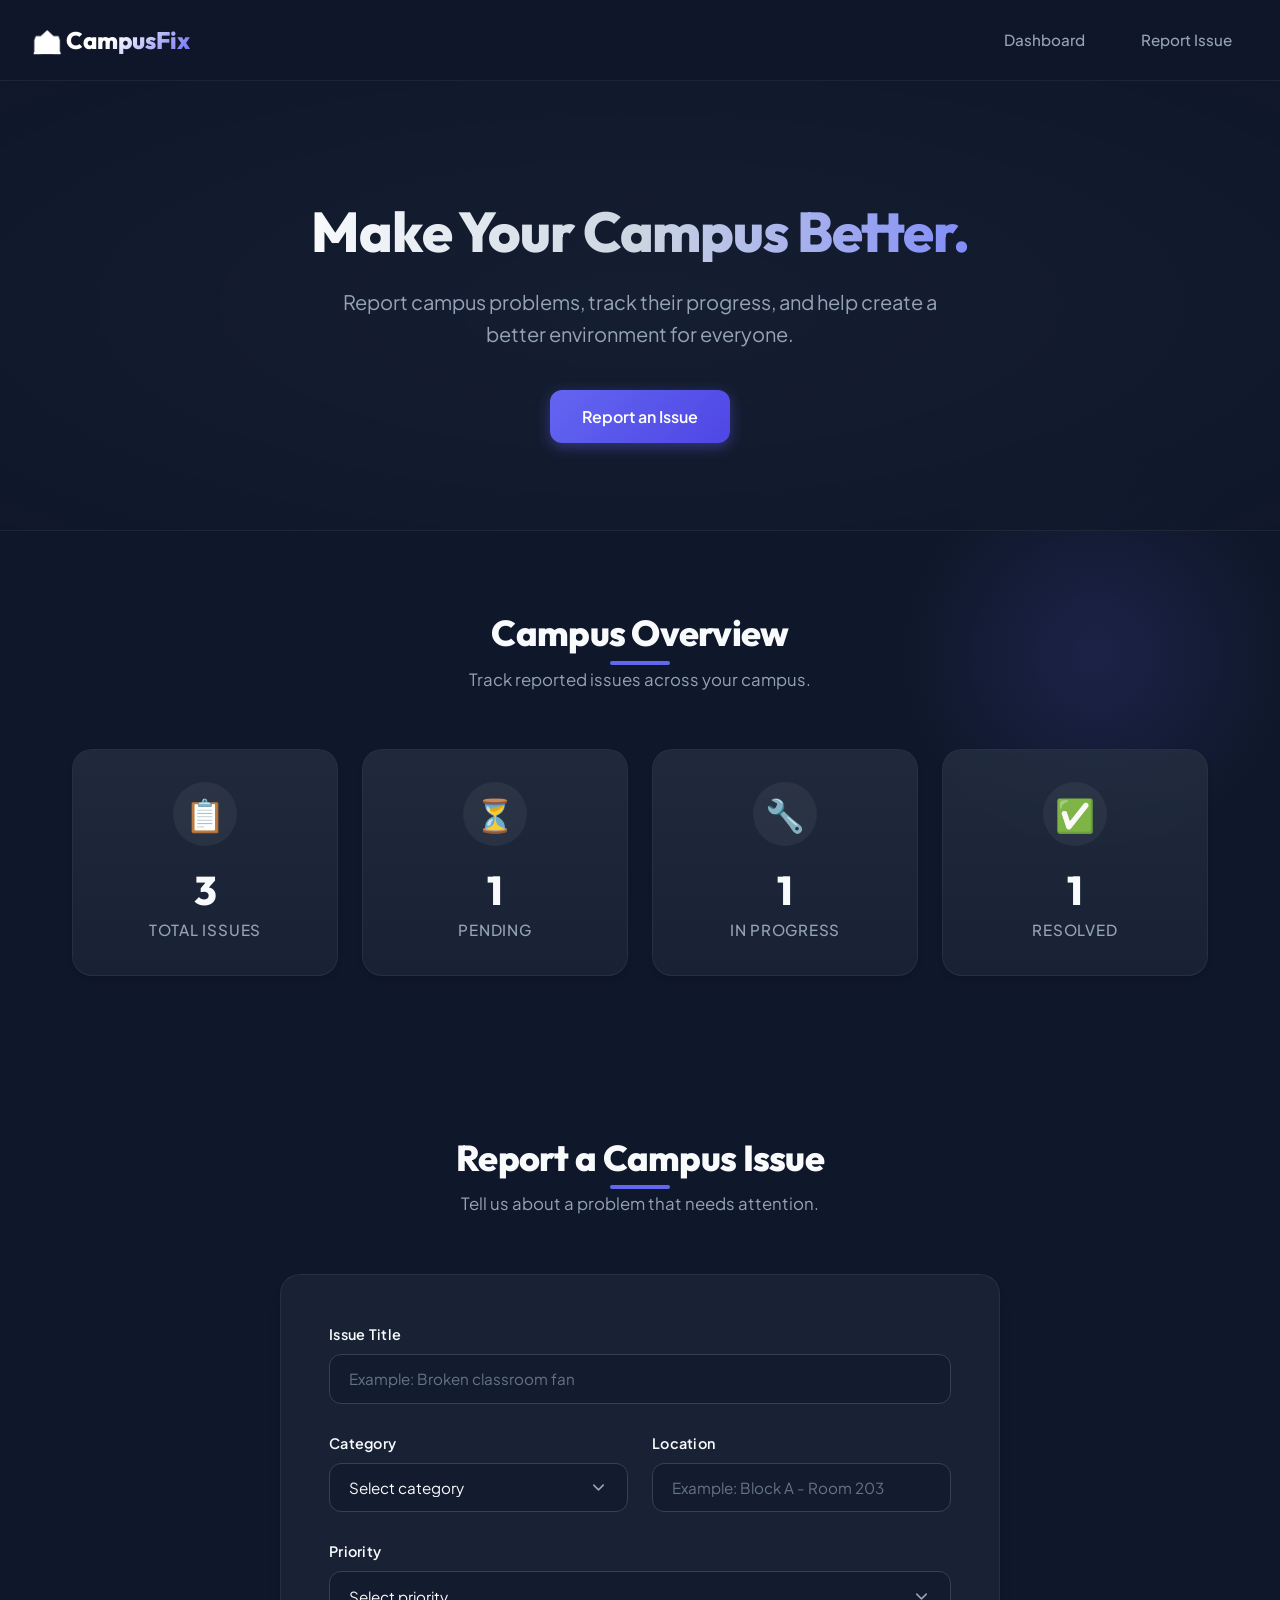
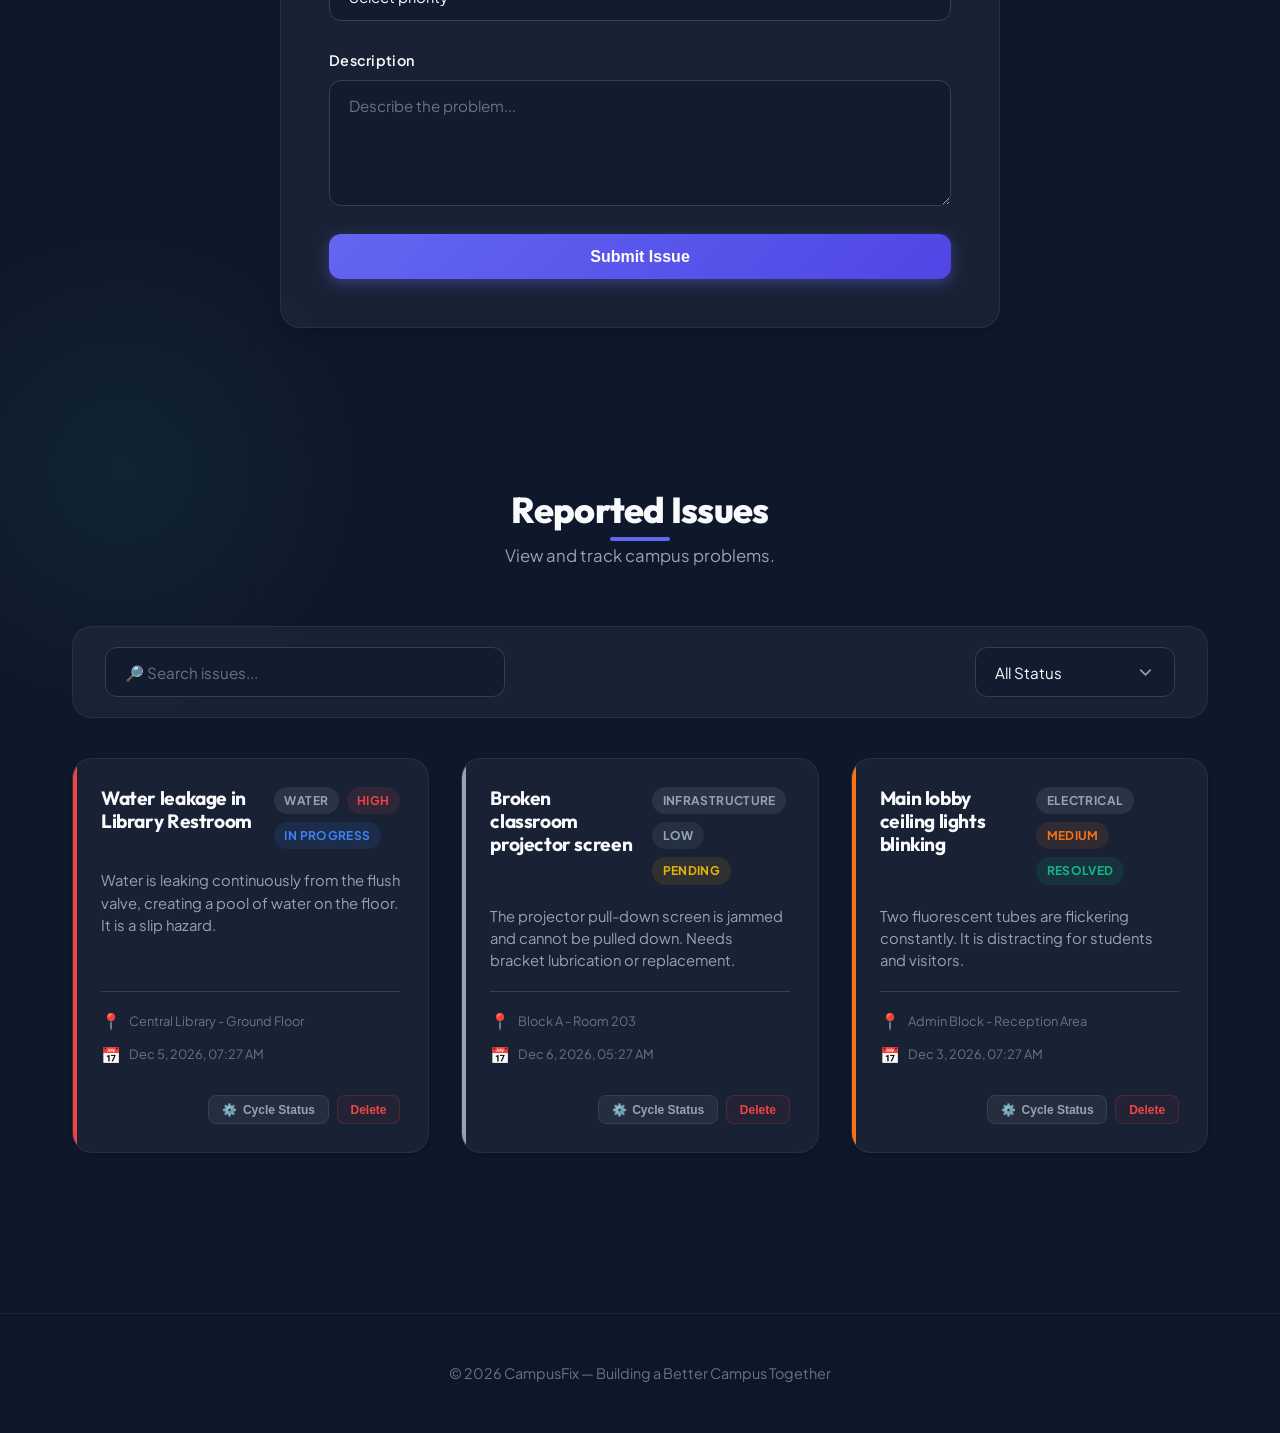
==== index.html @ 9c104097 "Build CampusFix MVP" ====
<!DOCTYPE html>
<html lang="en">

<head>
    <meta charset="UTF-8">
    <meta name="viewport" content="width=device-width, initial-scale=1.0">
    <title>CampusFix | Campus Issue Reporting</title>
    <link rel="preconnect" href="https://fonts.googleapis.com">
    <link rel="preconnect" href="https://fonts.gstatic.com" crossorigin>
    <link href="https://fonts.googleapis.com/css2?family=Plus+Jakarta+Sans:wght@300;400;500;600;700;800&family=Outfit:wght@300;400;500;600;700;800&display=swap" rel="stylesheet">
    <link rel="stylesheet" href="styles.css">
</head>

<body>

    <!-- Navigation -->
    <header class="navbar">
        <div class="logo">
            🏫 CampusFix
        </div>

        <nav>
            <a href="#dashboard">Dashboard</a>
            <a href="#report">Report Issue</a>
        </nav>
    </header>

    <!-- Hero Section -->
    <section class="hero">
        <div class="hero-content">
            <h1>Make Your Campus Better.</h1>

            <p>
                Report campus problems, track their progress,
                and help create a better environment for everyone.
            </p>

            <a href="#report" class="primary-btn">
                Report an Issue
            </a>
        </div>
    </section>

    <!-- Dashboard -->
    <section id="dashboard" class="dashboard section">

        <div class="section-heading">
            <h2>Campus Overview</h2>
            <p>Track reported issues across your campus.</p>
        </div>

        <div class="stats">

            <div class="stat-card">
                <span class="stat-icon">📋</span>
                <h3 id="totalIssues">0</h3>
                <p>Total Issues</p>
            </div>

            <div class="stat-card">
                <span class="stat-icon">⏳</span>
                <h3 id="pendingIssues">0</h3>
                <p>Pending</p>
            </div>

            <div class="stat-card">
                <span class="stat-icon">🔧</span>
                <h3 id="progressIssues">0</h3>
                <p>In Progress</p>
            </div>

            <div class="stat-card">
                <span class="stat-icon">✅</span>
                <h3 id="resolvedIssues">0</h3>
                <p>Resolved</p>
            </div>

        </div>

    </section>

    <!-- Report Issue -->
    <section id="report" class="report section">

        <div class="section-heading">
            <h2>Report a Campus Issue</h2>
            <p>Tell us about a problem that needs attention.</p>
        </div>

        <form id="issueForm">

            <div class="form-group">
                <label for="issueTitle">Issue Title</label>
                <input type="text" id="issueTitle" placeholder="Example: Broken classroom fan" required>
            </div>

            <div class="form-row">

                <div class="form-group">
                    <label for="category">Category</label>

                    <select id="category" required>
                        <option value="">Select category</option>
                        <option value="Infrastructure">Infrastructure</option>
                        <option value="Electrical">Electrical</option>
                        <option value="Water">Water</option>
                        <option value="Cleanliness">Cleanliness</option>
                        <option value="Internet">Internet</option>
                        <option value="Other">Other</option>
                    </select>
                </div>

                <div class="form-group">
                    <label for="location">Location</label>

                    <input type="text" id="location" placeholder="Example: Block A - Room 203" required>
                </div>

            </div>

            <div class="form-group">
                <label for="priority">Priority</label>

                <select id="priority" required>
                    <option value="">Select priority</option>
                    <option value="Low">Low</option>
                    <option value="Medium">Medium</option>
                    <option value="High">High</option>
                </select>
            </div>

            <div class="form-group">
                <label for="description">Description</label>

                <textarea id="description" rows="5" placeholder="Describe the problem..." required></textarea>
            </div>

            <button type="submit" class="primary-btn">
                Submit Issue
            </button>

        </form>

    </section>

    <!-- Issues -->
    <section class="issues section">

        <div class="section-heading">
            <h2>Reported Issues</h2>
            <p>View and track campus problems.</p>
        </div>

        <div class="issue-controls">

            <input type="text" id="searchInput" placeholder="🔎 Search issues...">

            <select id="statusFilter">
                <option value="All">All Status</option>
                <option value="Pending">Pending</option>
                <option value="In Progress">In Progress</option>
                <option value="Resolved">Resolved</option>
            </select>

        </div>

        <div id="issueList" class="issue-list">
            <!-- Issues will be added using JavaScript -->
        </div>

    </section>

    <footer>
        <p>© 2026 CampusFix — Building a Better Campus Together</p>
    </footer>

    <script src="script.js"></script>

</body>

</html>
---- styles.css ----
/* --- Design System & CSS Variables --- */
:root {
    --font-heading: 'Outfit', 'Plus Jakarta Sans', -apple-system, BlinkMacSystemFont, "Segoe UI", Roboto, sans-serif;
    --font-body: 'Plus Jakarta Sans', -apple-system, BlinkMacSystemFont, "Segoe UI", Roboto, sans-serif;

    /* Color Palette */
    --primary: #6366f1;         /* Indigo */
    --primary-hover: #4f46e5;
    --primary-light: rgba(99, 102, 241, 0.1);
    
    --bg-base: #0f172a;          /* Slate 900 */
    --bg-surface: #1e293b;       /* Slate 800 */
    --bg-surface-hover: #334155; /* Slate 700 */
    --border-color: #334155;
    
    --text-primary: #f8fafc;     /* Slate 50 */
    --text-secondary: #94a3b8;   /* Slate 400 */
    --text-muted: #64748b;       /* Slate 500 */

    /* Status Colors */
    --status-pending: #eab308;        /* Amber */
    --status-pending-bg: rgba(234, 179, 8, 0.1);
    --status-progress: #3b82f6;       /* Blue */
    --status-progress-bg: rgba(59, 130, 246, 0.1);
    --status-resolved: #10b981;       /* Emerald */
    --status-resolved-bg: rgba(16, 185, 129, 0.1);

    /* Priority Colors */
    --priority-low: #94a3b8;
    --priority-low-bg: rgba(148, 163, 184, 0.1);
    --priority-medium: #f97316;       /* Orange */
    --priority-medium-bg: rgba(249, 115, 22, 0.1);
    --priority-high: #ef4444;         /* Red */
    --priority-high-bg: rgba(239, 68, 68, 0.1);

    /* UI Details */
    --radius-sm: 8px;
    --radius-md: 12px;
    --radius-lg: 20px;
    --shadow-sm: 0 1px 2px 0 rgb(0 0 0 / 0.05);
    --shadow-md: 0 4px 6px -1px rgb(0 0 0 / 0.1), 0 2px 4px -2px rgb(0 0 0 / 0.1);
    --shadow-lg: 0 10px 15px -3px rgb(0 0 0 / 0.1), 0 4px 6px -4px rgb(0 0 0 / 0.1);
    --shadow-glow: 0 0 20px rgba(99, 102, 241, 0.2);
    --glass-bg: rgba(30, 41, 59, 0.7);
    --glass-border: rgba(255, 255, 255, 0.06);
    --transition-fast: 0.15s ease;
    --transition-normal: 0.3s cubic-bezier(0.4, 0, 0.2, 1);
}

/* --- Base & Reset Styles --- */
* {
    margin: 0;
    padding: 0;
    box-sizing: border-box;
}

html {
    scroll-behavior: smooth;
    font-size: 16px;
}

body {
    background-color: var(--bg-base);
    color: var(--text-primary);
    font-family: var(--font-body);
    line-height: 1.6;
    overflow-x: hidden;
    position: relative;
}

/* Subtle glowing background orbs for aesthetic excellence */
body::before {
    content: '';
    position: absolute;
    top: 15%;
    left: 70%;
    width: 400px;
    height: 400px;
    background: radial-gradient(circle, rgba(99, 102, 241, 0.15) 0%, rgba(0, 0, 0, 0) 70%);
    border-radius: 50%;
    z-index: -1;
    pointer-events: none;
}

body::after {
    content: '';
    position: absolute;
    top: 60%;
    left: -10%;
    width: 500px;
    height: 500px;
    background: radial-gradient(circle, rgba(16, 185, 129, 0.08) 0%, rgba(0, 0, 0, 0) 70%);
    border-radius: 50%;
    z-index: -1;
    pointer-events: none;
}

a {
    color: inherit;
    text-decoration: none;
    transition: var(--transition-fast);
}

/* --- Typography --- */
h1, h2, h3, h4, h5, h6 {
    font-family: var(--font-heading);
    font-weight: 700;
    letter-spacing: -0.02em;
    line-height: 1.2;
}

/* --- Layout Components --- */
.navbar {
    display: flex;
    justify-content: space-between;
    align-items: center;
    padding: 1.25rem 2rem;
    position: sticky;
    top: 0;
    z-index: 100;
    background: rgba(15, 23, 42, 0.8);
    backdrop-filter: blur(12px);
    -webkit-backdrop-filter: blur(12px);
    border-bottom: 1px solid var(--glass-border);
}

.logo {
    font-family: var(--font-heading);
    font-size: 1.5rem;
    font-weight: 800;
    color: var(--text-primary);
    display: flex;
    align-items: center;
    gap: 0.5rem;
    background: linear-gradient(135deg, #ffffff 50%, var(--primary) 100%);
    -webkit-background-clip: text;
    -webkit-text-fill-color: transparent;
}

.navbar nav {
    display: flex;
    gap: 1.5rem;
}

.navbar nav a {
    font-size: 0.95rem;
    font-weight: 500;
    color: var(--text-secondary);
    padding: 0.5rem 1rem;
    border-radius: var(--radius-sm);
}

.navbar nav a:hover {
    color: var(--text-primary);
    background-color: rgba(255, 255, 255, 0.05);
}

/* --- Hero Section --- */
.hero {
    min-height: 50vh;
    display: flex;
    align-items: center;
    justify-content: center;
    text-align: center;
    padding: 6rem 2rem 4rem 2rem;
    background: radial-gradient(ellipse at center, rgba(30, 41, 59, 0.4) 0%, rgba(15, 23, 42, 0.9) 100%);
    position: relative;
    border-bottom: 1px solid var(--glass-border);
}

.hero-content {
    max-width: 800px;
    margin: 0 auto;
    z-index: 2;
}

.hero h1 {
    font-size: 3.5rem;
    font-weight: 800;
    line-height: 1.1;
    margin-bottom: 1.5rem;
    background: linear-gradient(to right, #f8fafc, #cbd5e1, #818cf8);
    -webkit-background-clip: text;
    -webkit-text-fill-color: transparent;
    animation: fadeInDown 0.8s ease;
}

.hero p {
    font-size: 1.25rem;
    color: var(--text-secondary);
    margin-bottom: 2.5rem;
    max-width: 600px;
    margin-left: auto;
    margin-right: auto;
    font-weight: 400;
    animation: fadeInUp 0.8s ease 0.2s;
    animation-fill-mode: both;
}

/* --- Shared Sections --- */
.section {
    padding: 5rem 2rem;
    max-width: 1200px;
    margin: 0 auto;
}

.section-heading {
    text-align: center;
    margin-bottom: 3.5rem;
}

.section-heading h2 {
    font-size: 2.25rem;
    font-weight: 800;
    margin-bottom: 0.75rem;
    position: relative;
    display: inline-block;
}

.section-heading h2::after {
    content: '';
    position: absolute;
    bottom: -10px;
    left: 50%;
    transform: translateX(-50%);
    width: 60px;
    height: 4px;
    background: var(--primary);
    border-radius: 2px;
}

.section-heading p {
    color: var(--text-secondary);
    font-size: 1.05rem;
}

/* --- Dashboard / Stats Grid --- */
.stats {
    display: grid;
    grid-template-columns: repeat(auto-fit, minmax(220px, 1fr));
    gap: 1.5rem;
    margin-top: 2rem;
}

.stat-card {
    background: var(--glass-bg);
    border: 1px solid var(--glass-border);
    backdrop-filter: blur(12px);
    -webkit-backdrop-filter: blur(12px);
    padding: 2rem;
    border-radius: var(--radius-lg);
    text-align: center;
    box-shadow: var(--shadow-md);
    transition: var(--transition-normal);
    position: relative;
    overflow: hidden;
}

.stat-card::before {
    content: '';
    position: absolute;
    top: 0;
    left: 0;
    width: 100%;
    height: 100%;
    background: linear-gradient(180deg, rgba(255, 255, 255, 0.03) 0%, rgba(255, 255, 255, 0) 100%);
    pointer-events: none;
}

.stat-card:hover {
    transform: translateY(-8px);
    box-shadow: var(--shadow-glow);
    border-color: rgba(99, 102, 241, 0.3);
}

.stat-icon {
    font-size: 2rem;
    display: inline-flex;
    justify-content: center;
    align-items: center;
    width: 64px;
    height: 64px;
    border-radius: 50%;
    background-color: rgba(255, 255, 255, 0.05);
    margin-bottom: 1.25rem;
    transition: var(--transition-fast);
}

.stat-card:hover .stat-icon {
    background-color: var(--primary-light);
    transform: scale(1.1);
}

.stat-card h3 {
    font-size: 2.5rem;
    font-weight: 800;
    margin-bottom: 0.25rem;
    color: var(--text-primary);
}

.stat-card p {
    color: var(--text-secondary);
    font-size: 0.95rem;
    font-weight: 500;
    text-transform: uppercase;
    letter-spacing: 0.05em;
}

/* --- Buttons --- */
.primary-btn {
    display: inline-flex;
    align-items: center;
    justify-content: center;
    background: linear-gradient(135deg, var(--primary) 0%, #4f46e5 100%);
    color: #ffffff;
    padding: 0.85rem 2rem;
    border-radius: var(--radius-md);
    font-weight: 600;
    font-size: 1rem;
    border: none;
    cursor: pointer;
    box-shadow: 0 4px 14px 0 rgba(99, 102, 241, 0.4);
    transition: var(--transition-normal);
    gap: 0.5rem;
}

.primary-btn:hover {
    transform: translateY(-2px);
    box-shadow: 0 6px 20px 0 rgba(99, 102, 241, 0.6);
    background: linear-gradient(135deg, #4f46e5 0%, #3730a3 100%);
}

.primary-btn:active {
    transform: translateY(0);
}

/* --- Forms --- */
#issueForm {
    max-width: 720px;
    margin: 0 auto;
    background: var(--glass-bg);
    border: 1px solid var(--glass-border);
    padding: 3rem;
    border-radius: var(--radius-lg);
    box-shadow: var(--shadow-lg);
    display: flex;
    flex-direction: column;
    gap: 1.75rem;
}

.form-group {
    display: flex;
    flex-direction: column;
    gap: 0.5rem;
}

.form-row {
    display: grid;
    grid-template-columns: 1fr 1fr;
    gap: 1.5rem;
}

@media (max-width: 640px) {
    .form-row {
        grid-template-columns: 1fr;
    }
}

label {
    font-size: 0.9rem;
    font-weight: 600;
    color: var(--text-primary);
    letter-spacing: 0.02em;
}

input[type="text"],
select,
textarea {
    background-color: rgba(15, 23, 42, 0.6);
    border: 1px solid var(--border-color);
    border-radius: var(--radius-md);
    padding: 0.9rem 1.2rem;
    color: var(--text-primary);
    font-family: var(--font-body);
    font-size: 0.95rem;
    transition: var(--transition-normal);
    width: 100%;
}

input[type="text"]:focus,
select:focus,
textarea:focus {
    outline: none;
    border-color: var(--primary);
    box-shadow: 0 0 0 3px rgba(99, 102, 241, 0.25);
    background-color: rgba(15, 23, 42, 0.8);
}

input[type="text"]::placeholder,
textarea::placeholder {
    color: var(--text-muted);
}

select {
    appearance: none;
    background-image: url("data:image/svg+xml;charset=UTF-8,%3Csvg xmlns='http://www.w3.org/2000/svg' viewBox='0 0 24 24' fill='none' stroke='%2394a3b8' stroke-width='2' stroke-linecap='round' stroke-linejoin='round'%3E%3Cpolyline points='6 9 12 15 18 9'%3E%3C/polyline%3E%3C/svg%3E");
    background-repeat: no-repeat;
    background-position: right 1.2rem center;
    background-size: 1.25em;
    padding-right: 2.5rem;
}

textarea {
    resize: vertical;
}

/* --- Issues Filter Controls --- */
.issue-controls {
    display: flex;
    gap: 1.5rem;
    margin-bottom: 2.5rem;
    justify-content: space-between;
    align-items: center;
    background: var(--glass-bg);
    border: 1px solid var(--glass-border);
    padding: 1.25rem 2rem;
    border-radius: var(--radius-lg);
}

@media (max-width: 640px) {
    .issue-controls {
        flex-direction: column;
        align-items: stretch;
        gap: 1rem;
    }
}

#searchInput {
    max-width: 400px;
}

#statusFilter {
    max-width: 200px;
}

/* --- Issue Card List --- */
.issue-list {
    display: grid;
    grid-template-columns: repeat(auto-fill, minmax(340px, 1fr));
    gap: 2rem;
}

@media (max-width: 400px) {
    .issue-list {
        grid-template-columns: 1fr;
    }
}

.issue-card {
    background: var(--glass-bg);
    border: 1px solid var(--glass-border);
    border-radius: var(--radius-lg);
    padding: 1.75rem;
    box-shadow: var(--shadow-md);
    transition: var(--transition-normal);
    display: flex;
    flex-direction: column;
    gap: 1.25rem;
    position: relative;
    overflow: hidden;
    animation: fadeInUp 0.4s ease-out;
}

.issue-card::before {
    content: '';
    position: absolute;
    top: 0;
    left: 0;
    width: 4px;
    height: 100%;
}

/* Priority Indicator Borders */
.issue-card.priority-high::before { background-color: var(--priority-high); }
.issue-card.priority-medium::before { background-color: var(--priority-medium); }
.issue-card.priority-low::before { background-color: var(--priority-low); }

.issue-card:hover {
    transform: translateY(-6px);
    border-color: rgba(255, 255, 255, 0.12);
    box-shadow: var(--shadow-lg);
}

.issue-card-header {
    display: flex;
    justify-content: space-between;
    align-items: flex-start;
    gap: 1rem;
}

.issue-card h4 {
    font-size: 1.2rem;
    font-weight: 700;
    color: var(--text-primary);
}

.badge-group {
    display: flex;
    gap: 0.5rem;
    flex-wrap: wrap;
}

.badge {
    font-size: 0.75rem;
    font-weight: 700;
    padding: 0.25rem 0.65rem;
    border-radius: 9999px;
    text-transform: uppercase;
    letter-spacing: 0.03em;
}

/* Status Badges */
.badge.status-pending {
    background-color: var(--status-pending-bg);
    color: var(--status-pending);
}
.badge.status-in-progress {
    background-color: var(--status-progress-bg);
    color: var(--status-progress);
}
.badge.status-resolved {
    background-color: var(--status-resolved-bg);
    color: var(--status-resolved);
}

/* Priority Badges */
.badge.priority-high {
    background-color: var(--priority-high-bg);
    color: var(--priority-high);
}
.badge.priority-medium {
    background-color: var(--priority-medium-bg);
    color: var(--priority-medium);
}
.badge.priority-low {
    background-color: var(--priority-low-bg);
    color: var(--priority-low);
}

/* Category Badge */
.badge.category {
    background-color: rgba(255, 255, 255, 0.08);
    color: var(--text-secondary);
}

.issue-desc {
    color: var(--text-secondary);
    font-size: 0.925rem;
    line-height: 1.5;
    flex-grow: 1;
    word-break: break-word;
}

.issue-meta {
    border-top: 1px solid var(--border-color);
    padding-top: 1rem;
    display: flex;
    flex-direction: column;
    gap: 0.5rem;
    font-size: 0.8rem;
    color: var(--text-muted);
}

.issue-meta-item {
    display: flex;
    align-items: center;
    gap: 0.5rem;
}

.issue-meta-item span {
    font-size: 1rem;
}

.issue-actions {
    display: flex;
    justify-content: flex-end;
    gap: 0.5rem;
    margin-top: 0.5rem;
}

/* Custom Interactive Controls inside Cards */
.status-btn {
    background-color: rgba(255, 255, 255, 0.05);
    border: 1px solid var(--border-color);
    color: var(--text-secondary);
    padding: 0.4rem 0.8rem;
    border-radius: var(--radius-sm);
    font-size: 0.75rem;
    font-weight: 600;
    cursor: pointer;
    transition: var(--transition-fast);
    display: inline-flex;
    align-items: center;
    gap: 0.35rem;
}

.status-btn:hover {
    background-color: var(--primary-light);
    border-color: var(--primary);
    color: var(--text-primary);
}

.delete-btn {
    background-color: rgba(239, 68, 68, 0.05);
    border: 1px solid rgba(239, 68, 68, 0.2);
    color: var(--priority-high);
    padding: 0.4rem 0.8rem;
    border-radius: var(--radius-sm);
    font-size: 0.75rem;
    font-weight: 600;
    cursor: pointer;
    transition: var(--transition-fast);
}

.delete-btn:hover {
    background-color: var(--priority-high);
    border-color: var(--priority-high);
    color: #ffffff;
}

/* Empty State Styling */
.empty-state {
    grid-column: 1 / -1;
    text-align: center;
    padding: 4rem 2rem;
    background: var(--glass-bg);
    border: 1px dashed var(--border-color);
    border-radius: var(--radius-lg);
    color: var(--text-secondary);
}

.empty-state-icon {
    font-size: 3rem;
    margin-bottom: 1rem;
}

/* --- Footer --- */
footer {
    text-align: center;
    padding: 3rem 2rem;
    border-top: 1px solid var(--glass-border);
    color: var(--text-muted);
    font-size: 0.9rem;
    margin-top: 5rem;
    background-color: rgba(15, 23, 42, 0.5);
}

/* --- Animations --- */
@keyframes fadeInDown {
    from {
        opacity: 0;
        transform: translateY(-20px);
    }
    to {
        opacity: 1;
        transform: translateY(0);
    }
}

@keyframes fadeInUp {
    from {
        opacity: 0;
        transform: translateY(20px);
    }
    to {
        opacity: 1;
        transform: translateY(0);
    }
}
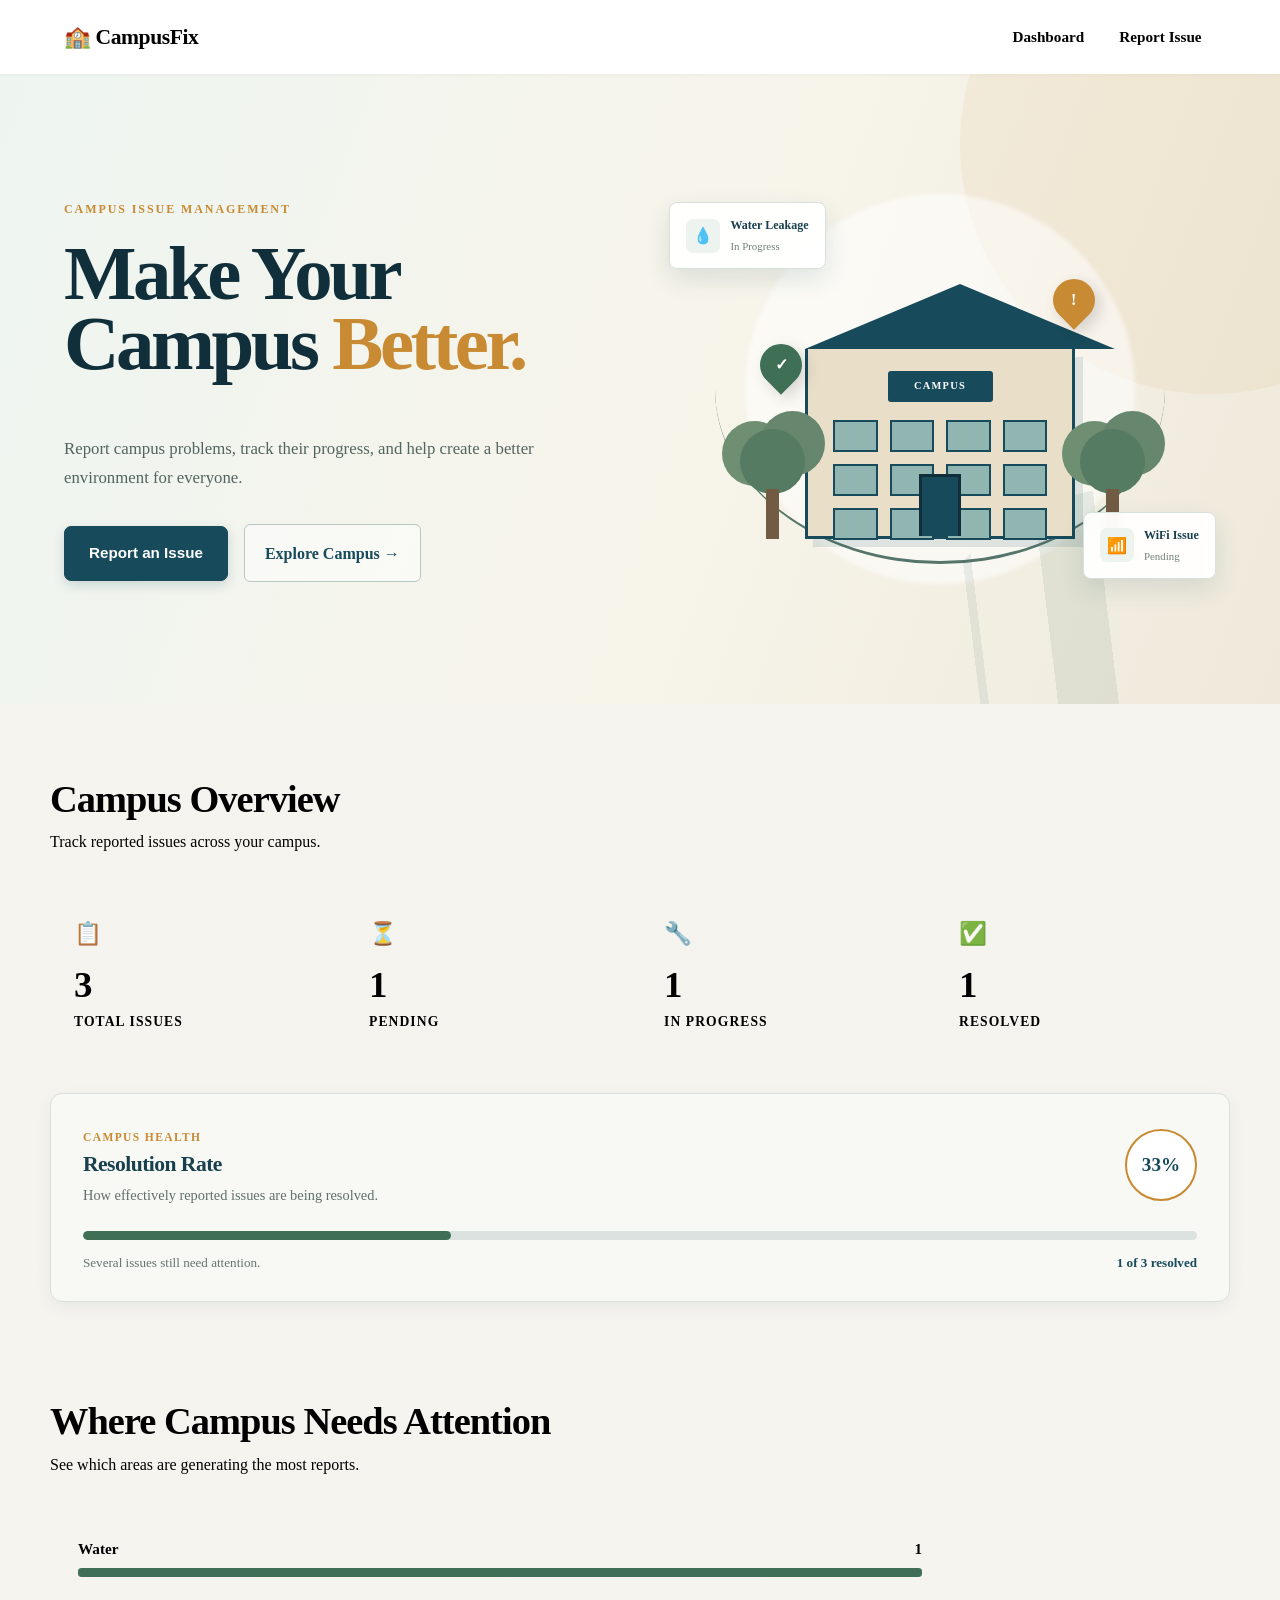
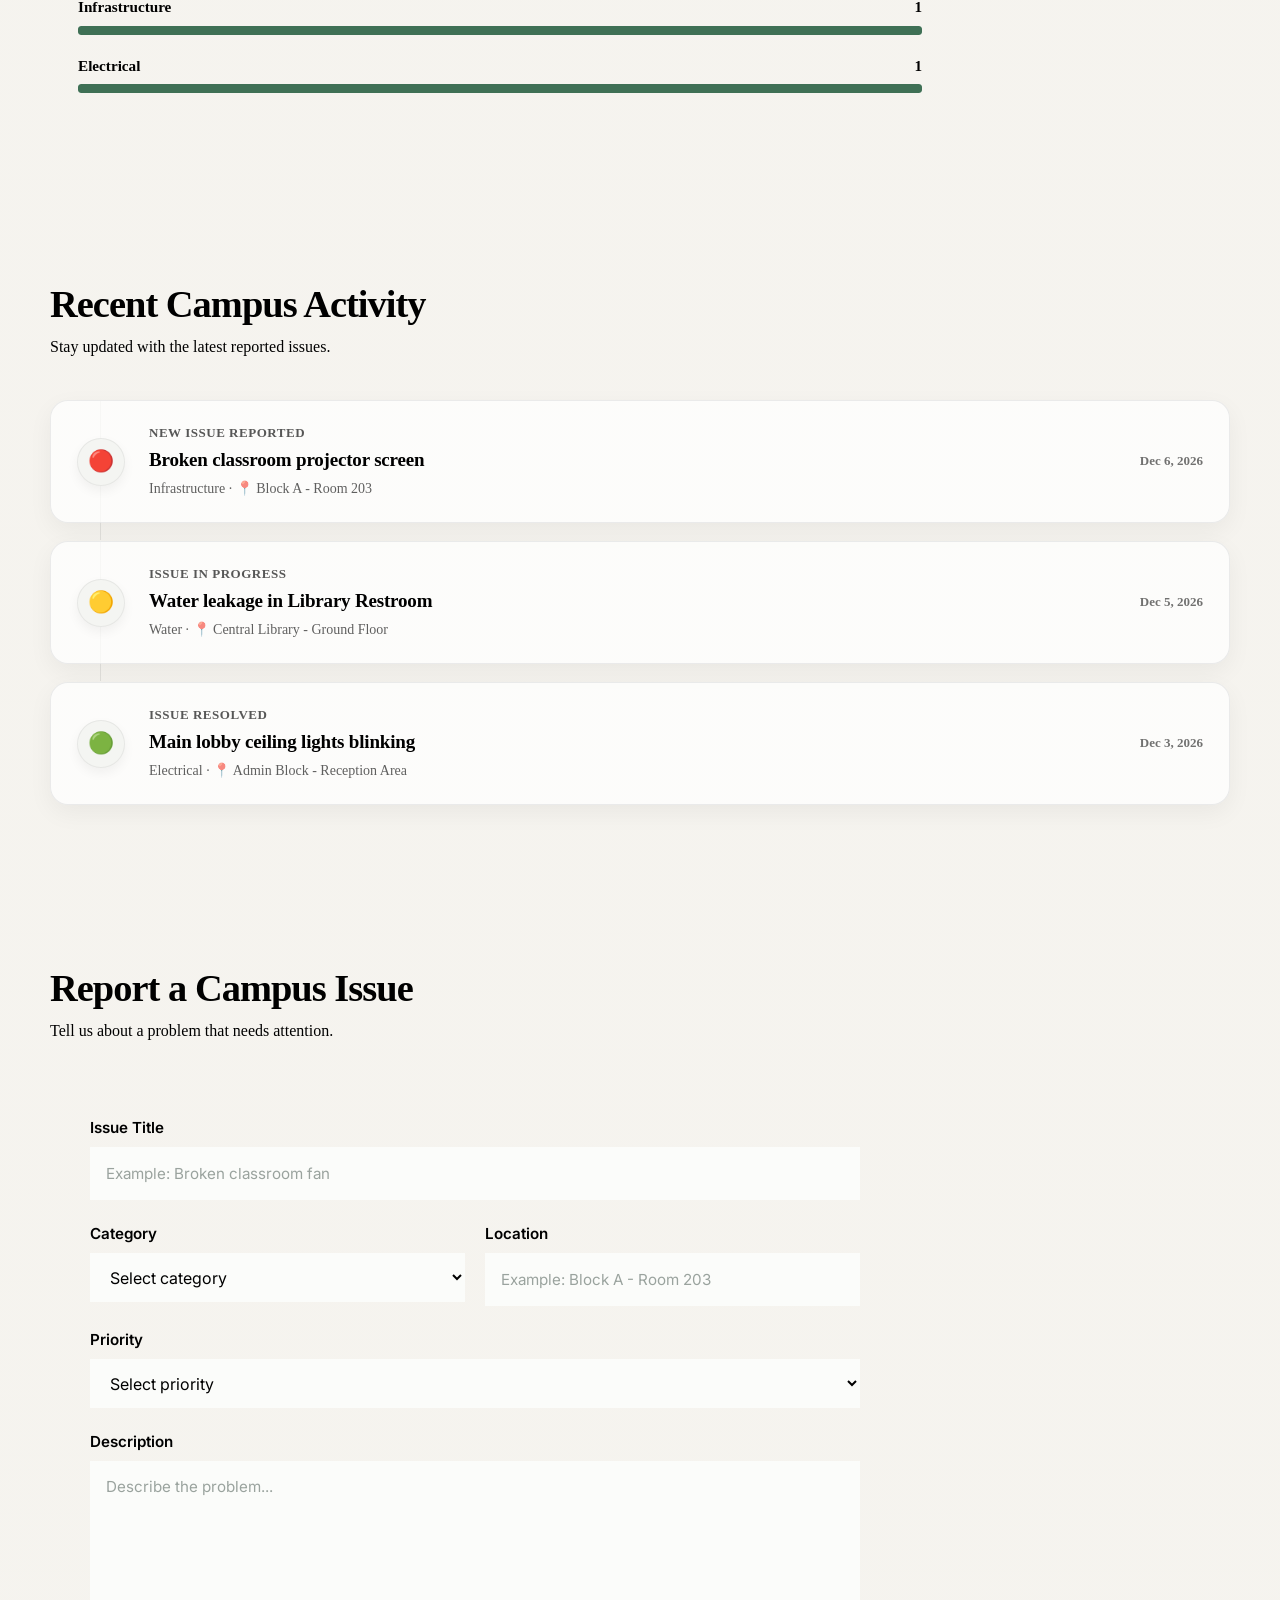
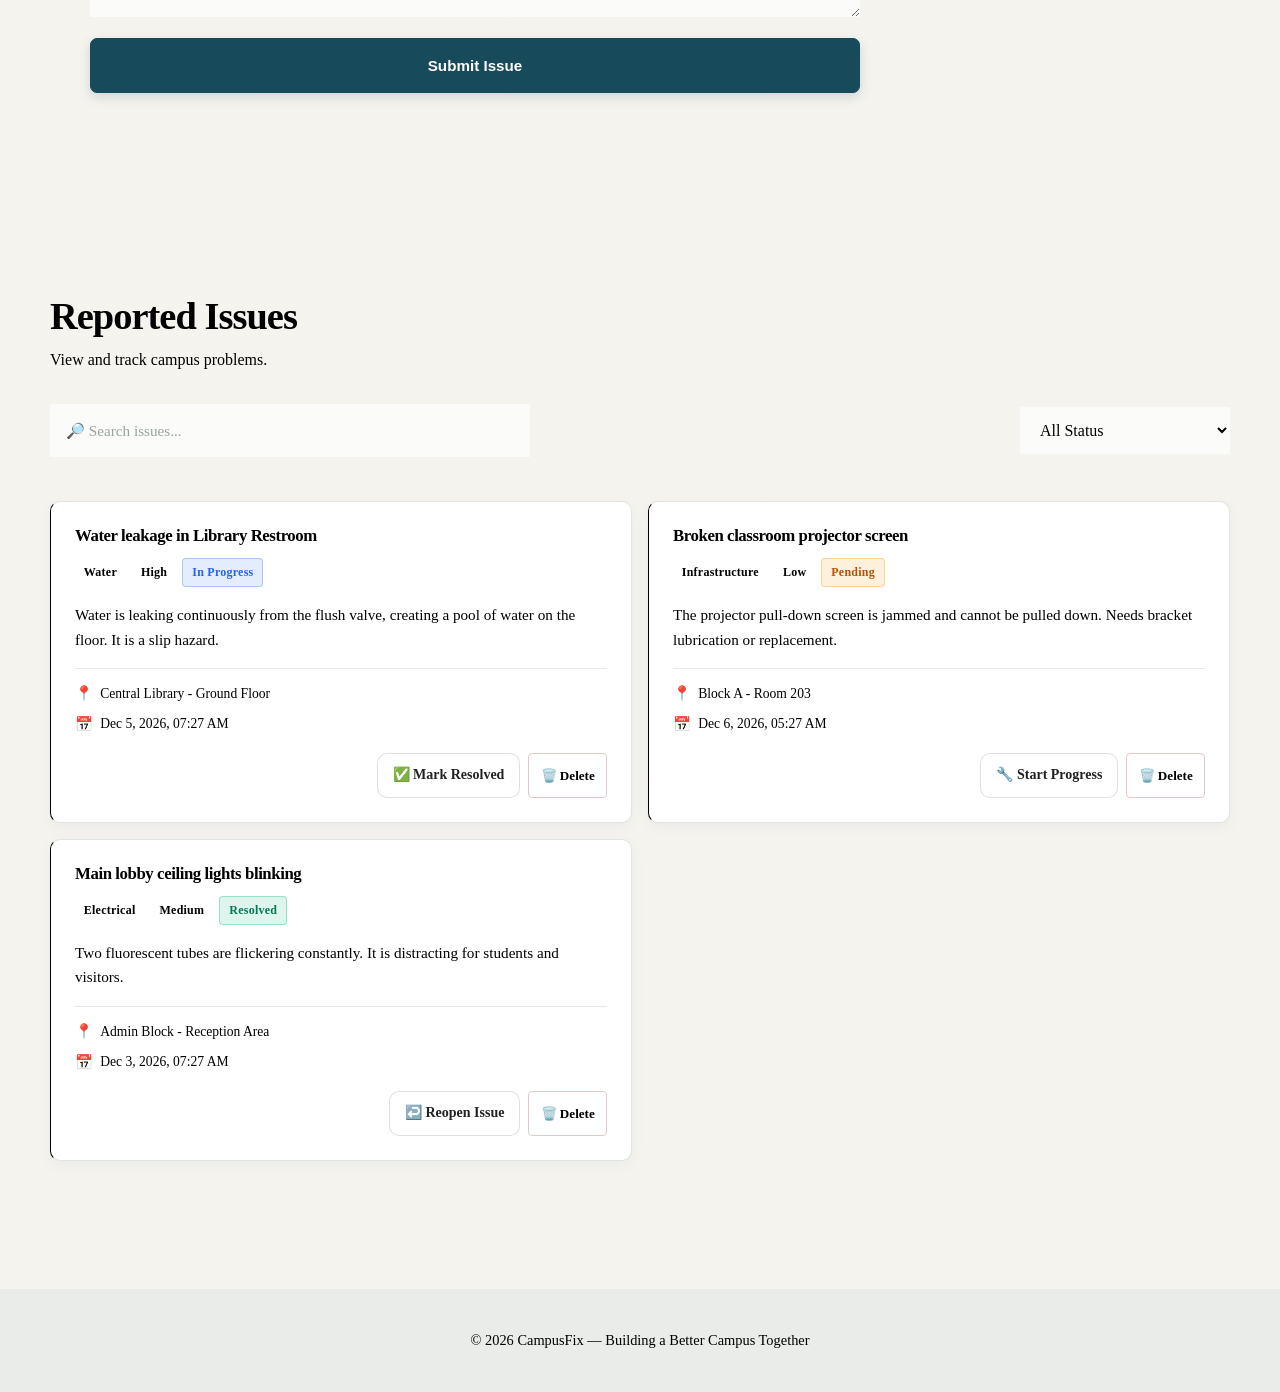
==== commit 2915b13b: "Finalize CampusFix Hackathon Project" ====
--- a/index.html
+++ b/index.html
@@ -7,7 +7,12 @@
     <title>CampusFix | Campus Issue Reporting</title>
     <link rel="preconnect" href="https://fonts.googleapis.com">
     <link rel="preconnect" href="https://fonts.gstatic.com" crossorigin>
-    <link href="https://fonts.googleapis.com/css2?family=Plus+Jakarta+Sans:wght@300;400;500;600;700;800&family=Outfit:wght@300;400;500;600;700;800&display=swap" rel="stylesheet">
+    <link href="https://fonts.googleapis.com/css2?family=Inter:wght@400;500;600;700&display=swap" rel="stylesheet">
+    <link rel="preconnect" href="https://fonts.googleapis.com">
+    <link rel="preconnect" href="https://fonts.gstatic.com" crossorigin>
+    <link
+        href="https://fonts.googleapis.com/css2?family=Plus+Jakarta+Sans:wght@300;400;500;600;700;800&family=Outfit:wght@300;400;500;600;700;800&display=swap"
+        rel="stylesheet">
     <link rel="stylesheet" href="styles.css">
 </head>
 
@@ -27,18 +32,122 @@
 
     <!-- Hero Section -->
     <section class="hero">
+
         <div class="hero-content">
-            <h1>Make Your Campus Better.</h1>
+
+            <span class="hero-eyebrow">CAMPUS ISSUE MANAGEMENT</span>
+
+            <h1>
+                Make Your<br>
+                Campus <span>Better.</span>
+            </h1>
 
             <p>
                 Report campus problems, track their progress,
                 and help create a better environment for everyone.
             </p>
 
-            <a href="#report" class="primary-btn">
-                Report an Issue
-            </a>
-        </div>
+            <div class="hero-actions">
+                <a href="#report" class="primary-btn">
+                    Report an Issue
+                </a>
+
+                <a href="#dashboard" class="hero-secondary-btn">
+                    Explore Campus →
+                </a>
+            </div>
+
+        </div>
+
+
+        <!-- Campus Visual -->
+
+        <div class="campus-visual">
+
+            <div class="campus-glow"></div>
+
+            <!-- Floating issue cards -->
+
+            <div class="floating-card floating-card-one">
+                <span class="floating-icon">💧</span>
+                <div>
+                    <strong>Water Leakage</strong>
+                    <small>In Progress</small>
+                </div>
+            </div>
+
+            <div class="floating-card floating-card-two">
+                <span class="floating-icon">📶</span>
+                <div>
+                    <strong>WiFi Issue</strong>
+                    <small>Pending</small>
+                </div>
+            </div>
+
+
+            <!-- Campus Building -->
+
+            <div class="campus-ground">
+
+                <div class="campus-building">
+
+                    <div class="building-roof"></div>
+
+                    <div class="building-main">
+
+                        <div class="building-sign">
+                            CAMPUS
+                        </div>
+
+                        <div class="building-windows">
+                            <span></span>
+                            <span></span>
+                            <span></span>
+                            <span></span>
+                            <span></span>
+                            <span></span>
+                            <span></span>
+                            <span></span>
+                            <span></span>
+                            <span></span>
+                            <span></span>
+                            <span></span>
+                        </div>
+
+                        <div class="building-door"></div>
+
+                    </div>
+
+                </div>
+
+
+                <!-- Trees -->
+
+                <div class="tree tree-one">
+                    <div class="tree-top"></div>
+                    <div class="tree-trunk"></div>
+                </div>
+
+                <div class="tree tree-two">
+                    <div class="tree-top"></div>
+                    <div class="tree-trunk"></div>
+                </div>
+
+
+                <!-- Issue markers -->
+
+                <div class="issue-marker marker-one">
+                    <span>!</span>
+                </div>
+
+                <div class="issue-marker marker-two">
+                    <span>✓</span>
+                </div>
+
+            </div>
+
+        </div>
+
     </section>
 
     <!-- Dashboard -->
@@ -76,9 +185,60 @@
             </div>
 
         </div>
-
-    </section>
-
+        <!-- Campus Health -->
+        <section class="campus-health">
+
+            <div class="health-header">
+                <div>
+                    <span class="health-label">CAMPUS HEALTH</span>
+                    <h3>Resolution Rate</h3>
+                    <p>How effectively reported issues are being resolved.</p>
+                </div>
+
+                <div class="health-percentage">
+                    <span id="resolutionRate">0%</span>
+                </div>
+            </div>
+
+            <div class="health-progress">
+                <div id="healthProgressBar" class="health-progress-fill"></div>
+            </div>
+
+            <div class="health-footer">
+                <span id="healthMessage">No issues resolved yet.</span>
+                <span id="healthCount">0 of 0 resolved</span>
+            </div>
+
+        </section>
+
+        <!-- Campus Insights -->
+    </section>
+    <!-- Campus Insights -->
+    <section class="insights section">
+
+        <div class="section-heading">
+            <h2>Where Campus Needs Attention</h2>
+            <p>See which areas are generating the most reports.</p>
+        </div>
+
+        <div id="categoryInsights" class="category-insights">
+            <!-- Insights will be generated using JavaScript -->
+        </div>
+
+    </section>
+    <!-- Recent Campus Activity -->
+    <section class="activity section">
+
+        <div class="section-heading">
+            <h2>Recent Campus Activity</h2>
+            <p>Stay updated with the latest reported issues.</p>
+        </div>
+
+        <div id="activityList" class="activity-list">
+            <!-- Activity will be generated using JavaScript -->
+        </div>
+
+    </section>
     <!-- Report Issue -->
     <section id="report" class="report section">
 
@@ -127,6 +287,7 @@
                     <option value="Medium">Medium</option>
                     <option value="High">High</option>
                 </select>
+                <div id="prioritySuggestion" class="suggestion-text"></div>
             </div>
 
             <div class="form-group">
--- a/styles.css
+++ b/styles.css
@@ -1,53 +1,73 @@
-/* --- Design System & CSS Variables --- */
+```css
+/* =========================================================
+   CAMPUSFIX — CAMPUS OPERATIONS DESIGN
+   Visual redesign only.
+   Existing HTML IDs/classes and JavaScript are preserved.
+   ========================================================= */
+
 :root {
-    --font-heading: 'Outfit', 'Plus Jakarta Sans', -apple-system, BlinkMacSystemFont, "Segoe UI", Roboto, sans-serif;
-    --font-body: 'Plus Jakarta Sans', -apple-system, BlinkMacSystemFont, "Segoe UI", Roboto, sans-serif;
-
-    /* Color Palette */
-    --primary: #6366f1;         /* Indigo */
-    --primary-hover: #4f46e5;
-    --primary-light: rgba(99, 102, 241, 0.1);
-    
-    --bg-base: #0f172a;          /* Slate 900 */
-    --bg-surface: #1e293b;       /* Slate 800 */
-    --bg-surface-hover: #334155; /* Slate 700 */
-    --border-color: #334155;
-    
-    --text-primary: #f8fafc;     /* Slate 50 */
-    --text-secondary: #94a3b8;   /* Slate 400 */
-    --text-muted: #64748b;       /* Slate 500 */
-
-    /* Status Colors */
-    --status-pending: #eab308;        /* Amber */
-    --status-pending-bg: rgba(234, 179, 8, 0.1);
-    --status-progress: #3b82f6;       /* Blue */
-    --status-progress-bg: rgba(59, 130, 246, 0.1);
-    --status-resolved: #10b981;       /* Emerald */
-    --status-resolved-bg: rgba(16, 185, 129, 0.1);
-
-    /* Priority Colors */
-    --priority-low: #94a3b8;
-    --priority-low-bg: rgba(148, 163, 184, 0.1);
-    --priority-medium: #f97316;       /* Orange */
-    --priority-medium-bg: rgba(249, 115, 22, 0.1);
-    --priority-high: #ef4444;         /* Red */
-    --priority-high-bg: rgba(239, 68, 68, 0.1);
-
-    /* UI Details */
-    --radius-sm: 8px;
-    --radius-md: 12px;
-    --radius-lg: 20px;
-    --shadow-sm: 0 1px 2px 0 rgb(0 0 0 / 0.05);
-    --shadow-md: 0 4px 6px -1px rgb(0 0 0 / 0.1), 0 2px 4px -2px rgb(0 0 0 / 0.1);
-    --shadow-lg: 0 10px 15px -3px rgb(0 0 0 / 0.1), 0 4px 6px -4px rgb(0 0 0 / 0.1);
-    --shadow-glow: 0 0 20px rgba(99, 102, 241, 0.2);
-    --glass-bg: rgba(30, 41, 59, 0.7);
-    --glass-border: rgba(255, 255, 255, 0.06);
+    --font-heading: "Segoe UI", Arial, sans-serif;
+    --font-body: "Segoe UI", Arial, sans-serif;
+
+    /* Campus palette */
+    --primary: #174a5b;
+    --primary-hover: #0f3947;
+    --primary-light: #e8f2f1;
+
+    --accent: #c88a32;
+    --accent-light: #f7eddc;
+
+    --campus-green: #3f7055;
+    --campus-green-light: #eaf2ec;
+
+    --bg-base: #f5f3ee;
+    --bg-surface: #ffffff;
+    --bg-surface-hover: #f8faf9;
+
+    --border-color: #d9ddd8;
+    --border-strong: #c5cbc5;
+
+    --text-primary: #17221f;
+    --text-secondary: #596560;
+    --text-muted: #7b8580;
+
+    /* Status */
+    --status-pending: #b7791f;
+    --status-pending-bg: #fff5dc;
+
+    --status-progress: #286a8a;
+    --status-progress-bg: #e7f2f7;
+
+    --status-resolved: #397052;
+    --status-resolved-bg: #e7f1ea;
+
+    /* Priority */
+    --priority-low: #68746f;
+    --priority-low-bg: #eef1ef;
+
+    --priority-medium: #b56b1f;
+    --priority-medium-bg: #fff1df;
+
+    --priority-high: #b33b32;
+    --priority-high-bg: #fae9e7;
+
+    /* UI */
+    --radius-sm: 6px;
+    --radius-md: 10px;
+    --radius-lg: 14px;
+
+    --shadow-sm: 0 1px 2px rgba(23, 34, 31, 0.05);
+    --shadow-md: 0 5px 18px rgba(23, 34, 31, 0.07);
+    --shadow-lg: 0 12px 32px rgba(23, 34, 31, 0.09);
+
     --transition-fast: 0.15s ease;
-    --transition-normal: 0.3s cubic-bezier(0.4, 0, 0.2, 1);
-}
-
-/* --- Base & Reset Styles --- */
+    --transition-normal: 0.25s ease;
+}
+
+/* =========================================================
+   RESET
+   ========================================================= */
+
 * {
     margin: 0;
     padding: 0;
@@ -60,39 +80,16 @@
 }
 
 body {
-    background-color: var(--bg-base);
+    background:
+        linear-gradient(rgba(245, 243, 238, 0.96), rgba(245, 243, 238, 0.96)),
+        repeating-linear-gradient(0deg,
+            transparent,
+            transparent 28px,
+            rgba(23, 34, 31, 0.025) 29px);
     color: var(--text-primary);
     font-family: var(--font-body);
     line-height: 1.6;
     overflow-x: hidden;
-    position: relative;
-}
-
-/* Subtle glowing background orbs for aesthetic excellence */
-body::before {
-    content: '';
-    position: absolute;
-    top: 15%;
-    left: 70%;
-    width: 400px;
-    height: 400px;
-    background: radial-gradient(circle, rgba(99, 102, 241, 0.15) 0%, rgba(0, 0, 0, 0) 70%);
-    border-radius: 50%;
-    z-index: -1;
-    pointer-events: none;
-}
-
-body::after {
-    content: '';
-    position: absolute;
-    top: 60%;
-    left: -10%;
-    width: 500px;
-    height: 500px;
-    background: radial-gradient(circle, rgba(16, 185, 129, 0.08) 0%, rgba(0, 0, 0, 0) 70%);
-    border-radius: 50%;
-    z-index: -1;
-    pointer-events: none;
 }
 
 a {
@@ -101,579 +98,2406 @@
     transition: var(--transition-fast);
 }
 
-/* --- Typography --- */
-h1, h2, h3, h4, h5, h6 {
+button,
+input,
+select,
+textarea {
+    font: inherit;
+}
+
+button {
+    font-family: inherit;
+}
+
+/* =========================================================
+   TYPOGRAPHY
+   ========================================================= */
+
+h1,
+h2,
+h3,
+h4,
+h5,
+h6 {
     font-family: var(--font-heading);
-    font-weight: 700;
-    letter-spacing: -0.02em;
     line-height: 1.2;
-}
-
-/* --- Layout Components --- */
+    letter-spacing: -0.025em;
+}
+
+h1 {
+    font-size: clamp(2.7rem, 6vw, 5rem);
+}
+
+h2 {
+    font-size: clamp(1.8rem, 3vw, 2.5rem);
+}
+
+p {
+    color: var(--text-secondary);
+}
+
+/* =========================================================
+   NAVIGATION
+   ========================================================= */
+
 .navbar {
-    display: flex;
-    justify-content: space-between;
-    align-items: center;
-    padding: 1.25rem 2rem;
     position: sticky;
     top: 0;
     z-index: 100;
-    background: rgba(15, 23, 42, 0.8);
-    backdrop-filter: blur(12px);
-    -webkit-backdrop-filter: blur(12px);
-    border-bottom: 1px solid var(--glass-border);
-}
-
-.logo {
-    font-family: var(--font-heading);
-    font-size: 1.5rem;
-    font-weight: 800;
-    color: var(--text-primary);
+
     display: flex;
     align-items: center;
-    gap: 0.5rem;
-    background: linear-gradient(135deg, #ffffff 50%, var(--primary) 100%);
-    -webkit-background-clip: text;
-    -webkit-text-fill-color: transparent;
+    justify-content: space-between;
+
+    padding: 1rem clamp(1rem, 5vw, 5rem);
+
+    background: rgba(255, 255, 255, 0.96);
+    border-bottom: 1px solid var(--border-color);
+
+    box-shadow: 0 1px 4px rgba(23, 34, 31, 0.04);
+}
+
+.logo {
+    display: flex;
+    align-items: center;
+    gap: 0.55rem;
+
+    color: var(--primary);
+
+    font-family: var(--font-heading);
+    font-size: 1.35rem;
+    font-weight: 800;
+    letter-spacing: -0.02em;
 }
 
 .navbar nav {
     display: flex;
-    gap: 1.5rem;
+    align-items: center;
+    gap: 0.4rem;
 }
 
 .navbar nav a {
-    font-size: 0.95rem;
-    font-weight: 500;
+    padding: 0.55rem 0.9rem;
+
     color: var(--text-secondary);
-    padding: 0.5rem 1rem;
+    font-size: 0.9rem;
+    font-weight: 600;
+
     border-radius: var(--radius-sm);
 }
 
 .navbar nav a:hover {
-    color: var(--text-primary);
-    background-color: rgba(255, 255, 255, 0.05);
-}
-
-/* --- Hero Section --- */
+    color: var(--primary);
+    background: var(--primary-light);
+}
+
+/* =========================================================
+   HERO
+   ========================================================= */
+
 .hero {
-    min-height: 50vh;
+    position: relative;
+
+    min-height: 52vh;
+    padding: 4rem clamp(1.25rem, 7vw, 7rem);
+
     display: flex;
     align-items: center;
-    justify-content: center;
-    text-align: center;
-    padding: 6rem 2rem 4rem 2rem;
-    background: radial-gradient(ellipse at center, rgba(30, 41, 59, 0.4) 0%, rgba(15, 23, 42, 0.9) 100%);
+
+    overflow: hidden;
+
+    background:
+        linear-gradient(110deg,
+            #e9f1ee 0%,
+            #f5f3ee 55%,
+            #f1e8d8 100%);
+
+    border-bottom: 1px solid var(--border-color);
+}
+
+/* Campus skyline / map-like decorative shape */
+.hero::after {
+    content: "";
+
+    position: absolute;
+    right: -80px;
+    bottom: -80px;
+
+    width: 430px;
+    height: 300px;
+
+    background:
+        linear-gradient(90deg,
+            transparent 10%,
+            rgba(23, 74, 91, 0.08) 10%,
+            rgba(23, 74, 91, 0.08) 12%,
+            transparent 12%,
+            transparent 28%,
+            rgba(63, 112, 85, 0.10) 28%,
+            rgba(63, 112, 85, 0.10) 42%,
+            transparent 42%);
+
+    border-radius: 48% 0 0 0;
+
+    transform: rotate(-7deg);
+}
+
+.hero-content {
     position: relative;
-    border-bottom: 1px solid var(--glass-border);
-}
-
-.hero-content {
-    max-width: 800px;
-    margin: 0 auto;
     z-index: 2;
-}
-
-.hero h1 {
-    font-size: 3.5rem;
-    font-weight: 800;
-    line-height: 1.1;
-    margin-bottom: 1.5rem;
-    background: linear-gradient(to right, #f8fafc, #cbd5e1, #818cf8);
-    -webkit-background-clip: text;
-    -webkit-text-fill-color: transparent;
-    animation: fadeInDown 0.8s ease;
-}
-
-.hero p {
-    font-size: 1.25rem;
-    color: var(--text-secondary);
-    margin-bottom: 2.5rem;
-    max-width: 600px;
-    margin-left: auto;
-    margin-right: auto;
-    font-weight: 400;
-    animation: fadeInUp 0.8s ease 0.2s;
-    animation-fill-mode: both;
-}
-
-/* --- Shared Sections --- */
-.section {
-    padding: 5rem 2rem;
-    max-width: 1200px;
-    margin: 0 auto;
-}
-
-.section-heading {
-    text-align: center;
-    margin-bottom: 3.5rem;
-}
-
-.section-heading h2 {
-    font-size: 2.25rem;
-    font-weight: 800;
-    margin-bottom: 0.75rem;
-    position: relative;
-    display: inline-block;
-}
-
-.section-heading h2::after {
-    content: '';
-    position: absolute;
-    bottom: -10px;
-    left: 50%;
-    transform: translateX(-50%);
-    width: 60px;
+
+    max-width: 760px;
+}
+
+.hero-content h1 {
+    max-width: 700px;
+    color: var(--primary);
+    margin-bottom: 1.25rem;
+}
+
+.hero-content h1::after {
+    content: "";
+
+    display: block;
+
+    width: 72px;
     height: 4px;
-    background: var(--primary);
-    border-radius: 2px;
-}
-
-.section-heading p {
-    color: var(--text-secondary);
-    font-size: 1.05rem;
-}
-
-/* --- Dashboard / Stats Grid --- */
-.stats {
-    display: grid;
-    grid-template-columns: repeat(auto-fit, minmax(220px, 1fr));
-    gap: 1.5rem;
-    margin-top: 2rem;
-}
-
-.stat-card {
-    background: var(--glass-bg);
-    border: 1px solid var(--glass-border);
-    backdrop-filter: blur(12px);
-    -webkit-backdrop-filter: blur(12px);
-    padding: 2rem;
-    border-radius: var(--radius-lg);
-    text-align: center;
-    box-shadow: var(--shadow-md);
-    transition: var(--transition-normal);
-    position: relative;
-    overflow: hidden;
-}
-
-.stat-card::before {
-    content: '';
-    position: absolute;
-    top: 0;
-    left: 0;
-    width: 100%;
-    height: 100%;
-    background: linear-gradient(180deg, rgba(255, 255, 255, 0.03) 0%, rgba(255, 255, 255, 0) 100%);
-    pointer-events: none;
-}
-
-.stat-card:hover {
-    transform: translateY(-8px);
-    box-shadow: var(--shadow-glow);
-    border-color: rgba(99, 102, 241, 0.3);
-}
-
-.stat-icon {
-    font-size: 2rem;
-    display: inline-flex;
-    justify-content: center;
-    align-items: center;
-    width: 64px;
-    height: 64px;
-    border-radius: 50%;
-    background-color: rgba(255, 255, 255, 0.05);
-    margin-bottom: 1.25rem;
-    transition: var(--transition-fast);
-}
-
-.stat-card:hover .stat-icon {
-    background-color: var(--primary-light);
-    transform: scale(1.1);
-}
-
-.stat-card h3 {
-    font-size: 2.5rem;
-    font-weight: 800;
-    margin-bottom: 0.25rem;
-    color: var(--text-primary);
-}
-
-.stat-card p {
-    color: var(--text-secondary);
-    font-size: 0.95rem;
-    font-weight: 500;
-    text-transform: uppercase;
-    letter-spacing: 0.05em;
-}
-
-/* --- Buttons --- */
+
+    margin-top: 1.2rem;
+
+    background: var(--accent);
+}
+
+.hero-content p {
+    max-width: 650px;
+    margin-bottom: 2rem;
+
+    font-size: 1.1rem;
+    line-height: 1.8;
+}
+
 .primary-btn {
     display: inline-flex;
     align-items: center;
     justify-content: center;
-    background: linear-gradient(135deg, var(--primary) 0%, #4f46e5 100%);
+    gap: 0.5rem;
+
+    padding: 0.9rem 1.5rem;
+
     color: #ffffff;
-    padding: 0.85rem 2rem;
+    background: #174a5b;
+
+    border: 1px solid #174a5b;
+    border-radius: 7px;
+
+    font-family: "Segoe UI", Arial, sans-serif;
+    font-size: 0.95rem;
+    font-weight: 700;
+
+    cursor: pointer;
+
+    box-shadow: 0 4px 12px rgba(23, 74, 91, 0.18);
+
+    transition:
+        background 0.2s ease,
+        transform 0.2s ease,
+        box-shadow 0.2s ease;
+}
+
+.primary-btn:hover {
+    color: #ffffff;
+    background: #0f3947;
+    border-color: #0f3947;
+
+    transform: translateY(-2px);
+
+    box-shadow: 0 6px 16px rgba(23, 74, 91, 0.22);
+}
+
+.primary-btn:active {
+    color: #ffffff;
+    transform: translateY(0);
+}
+
+
+
+/* =========================================================
+   SECTIONS
+   ========================================================= */
+
+.section {
+    width: min(1180px, calc(100% - 2rem));
+    margin: 0 auto;
+    padding: 5rem 0;
+}
+
+.section-heading {
+    margin-bottom: 2rem;
+}
+
+.section-heading h2 {
+    color: var(--primary);
+    margin-bottom: 0.45rem;
+}
+
+.section-heading p {
+    max-width: 680px;
+}
+
+/* =========================================================
+   DASHBOARD
+   ========================================================= */
+
+.dashboard {
+    padding-top: 4.5rem;
+}
+
+.stats {
+    display: grid;
+    grid-template-columns: repeat(4, 1fr);
+
+    border-top: 1px solid var(--border-strong);
+    border-bottom: 1px solid var(--border-strong);
+
+    background: var(--bg-surface);
+}
+
+.stat-card {
+    position: relative;
+
+    padding: 1.8rem 1.5rem;
+
+    background: var(--bg-surface);
+
+    border-right: 1px solid var(--border-color);
+
+    transition: background var(--transition-fast);
+}
+
+.stat-card:last-child {
+    border-right: none;
+}
+
+.stat-card:hover {
+    background: var(--bg-surface-hover);
+}
+
+.stat-icon {
+    display: block;
+
+    width: auto;
+    height: auto;
+
+    margin-bottom: 0.75rem;
+
+    background: transparent;
+
+    font-size: 1.4rem;
+}
+
+.stat-card h3 {
+    margin-bottom: 0.2rem;
+
+    color: var(--primary);
+
+    font-size: 2.3rem;
+    font-weight: 800;
+}
+
+.stat-card p {
+    color: var(--text-muted);
+
+    font-size: 0.78rem;
+    font-weight: 700;
+
+    text-transform: uppercase;
+    letter-spacing: 0.08em;
+}
+
+/* =========================================================
+   REPORT FORM
+   ========================================================= */
+
+.report {
+    background: transparent;
+}
+
+#issueForm {
+    max-width: 850px;
+
+    margin: 0;
+
+    padding: clamp(1.5rem, 4vw, 2.5rem);
+
+    background: var(--bg-surface);
+
+    border: 1px solid var(--border-color);
+    border-top: 4px solid var(--primary);
+
     border-radius: var(--radius-md);
-    font-weight: 600;
-    font-size: 1rem;
-    border: none;
-    cursor: pointer;
-    box-shadow: 0 4px 14px 0 rgba(99, 102, 241, 0.4);
-    transition: var(--transition-normal);
-    gap: 0.5rem;
-}
-
-.primary-btn:hover {
-    transform: translateY(-2px);
-    box-shadow: 0 6px 20px 0 rgba(99, 102, 241, 0.6);
-    background: linear-gradient(135deg, #4f46e5 0%, #3730a3 100%);
-}
-
-.primary-btn:active {
-    transform: translateY(0);
-}
-
-/* --- Forms --- */
-#issueForm {
-    max-width: 720px;
-    margin: 0 auto;
-    background: var(--glass-bg);
-    border: 1px solid var(--glass-border);
-    padding: 3rem;
-    border-radius: var(--radius-lg);
-    box-shadow: var(--shadow-lg);
+
+    box-shadow: var(--shadow-md);
+
     display: flex;
     flex-direction: column;
-    gap: 1.75rem;
+    gap: 1.35rem;
 }
 
 .form-group {
     display: flex;
     flex-direction: column;
-    gap: 0.5rem;
+    gap: 0.45rem;
 }
 
 .form-row {
     display: grid;
     grid-template-columns: 1fr 1fr;
-    gap: 1.5rem;
-}
-
-@media (max-width: 640px) {
-    .form-row {
-        grid-template-columns: 1fr;
-    }
+    gap: 1.25rem;
 }
 
 label {
-    font-size: 0.9rem;
-    font-weight: 600;
     color: var(--text-primary);
-    letter-spacing: 0.02em;
+
+    font-size: 0.85rem;
+    font-weight: 700;
 }
 
 input[type="text"],
 select,
 textarea {
-    background-color: rgba(15, 23, 42, 0.6);
+    width: 100%;
+
+    padding: 0.85rem 1rem;
+
+    color: var(--text-primary);
+    background: #fbfcfa;
+
     border: 1px solid var(--border-color);
-    border-radius: var(--radius-md);
-    padding: 0.9rem 1.2rem;
-    color: var(--text-primary);
-    font-family: var(--font-body);
+    border-radius: var(--radius-sm);
+
     font-size: 0.95rem;
-    transition: var(--transition-normal);
-    width: 100%;
+
+    transition:
+        border-color var(--transition-fast),
+        box-shadow var(--transition-fast),
+        background var(--transition-fast);
+}
+
+input[type="text"]:hover,
+select:hover,
+textarea:hover {
+    border-color: var(--border-strong);
 }
 
 input[type="text"]:focus,
 select:focus,
 textarea:focus {
     outline: none;
+
     border-color: var(--primary);
-    box-shadow: 0 0 0 3px rgba(99, 102, 241, 0.25);
-    background-color: rgba(15, 23, 42, 0.8);
+
+    background: #ffffff;
+
+    box-shadow: 0 0 0 3px rgba(23, 74, 91, 0.10);
 }
 
 input[type="text"]::placeholder,
 textarea::placeholder {
-    color: var(--text-muted);
+    color: #9aa39e;
+}
+
+textarea {
+    min-height: 130px;
+    resize: vertical;
 }
 
 select {
-    appearance: none;
-    background-image: url("data:image/svg+xml;charset=UTF-8,%3Csvg xmlns='http://www.w3.org/2000/svg' viewBox='0 0 24 24' fill='none' stroke='%2394a3b8' stroke-width='2' stroke-linecap='round' stroke-linejoin='round'%3E%3Cpolyline points='6 9 12 15 18 9'%3E%3C/polyline%3E%3C/svg%3E");
-    background-repeat: no-repeat;
-    background-position: right 1.2rem center;
-    background-size: 1.25em;
-    padding-right: 2.5rem;
-}
-
-textarea {
-    resize: vertical;
-}
-
-/* --- Issues Filter Controls --- */
+    cursor: pointer;
+}
+
+/* =========================================================
+   SMART PRIORITY
+   ========================================================= */
+
+.suggestion-text {
+    display: none;
+
+    margin-top: 0.35rem;
+    padding: 0.65rem 0.8rem;
+
+    color: var(--text-secondary);
+
+    background: var(--primary-light);
+
+    border-left: 3px solid var(--primary);
+    border-radius: 3px;
+
+    font-size: 0.82rem;
+}
+
+.suggestion-text.active {
+    display: block;
+}
+
+.suggestion-text .suggestion-link {
+    margin-left: 0.25rem;
+
+    color: var(--primary);
+
+    text-decoration: underline;
+    cursor: pointer;
+    font-weight: 700;
+}
+
+.suggestion-text.high {
+    background: var(--priority-high-bg);
+    border-left-color: var(--priority-high);
+}
+
+.suggestion-text.high .suggestion-link {
+    color: var(--priority-high);
+}
+
+.suggestion-text.medium {
+    background: var(--priority-medium-bg);
+    border-left-color: var(--priority-medium);
+}
+
+.suggestion-text.medium .suggestion-link {
+    color: var(--priority-medium);
+}
+
+.suggestion-text.low {
+    background: var(--priority-low-bg);
+    border-left-color: var(--priority-low);
+}
+
+.suggestion-text.low .suggestion-link {
+    color: var(--priority-low);
+}
+
+/* =========================================================
+   CAMPUS INSIGHTS
+   ========================================================= */
+
+.insights {
+    padding-top: 1rem;
+}
+
+.category-insights {
+    max-width: 900px;
+
+    padding: 1.75rem;
+
+    background: var(--bg-surface);
+
+    border: 1px solid var(--border-color);
+    border-radius: var(--radius-md);
+
+    box-shadow: var(--shadow-sm);
+
+    display: flex;
+    flex-direction: column;
+    gap: 1.15rem;
+}
+
+.insight-row {
+    width: 100%;
+}
+
+.insight-label {
+    display: flex;
+    justify-content: space-between;
+    align-items: center;
+
+    margin-bottom: 0.4rem;
+
+    color: var(--text-primary);
+
+    font-size: 0.9rem;
+    font-weight: 600;
+}
+
+.insight-label strong {
+    color: var(--primary);
+}
+
+.insight-bar {
+    width: 100%;
+    height: 9px;
+
+    background: #d5dcd8;
+
+    border-radius: 3px;
+    overflow: hidden;
+}
+
+.insight-fill {
+    height: 100%;
+
+    background: #3f7055;
+
+    border-radius: 3px;
+
+    transition: width 0.5s ease;
+}
+
+
+
+/* =========================================================
+   ISSUE CONTROLS
+   ========================================================= */
+
 .issue-controls {
     display: flex;
-    gap: 1.5rem;
-    margin-bottom: 2.5rem;
+    gap: 1rem;
+
+    align-items: center;
     justify-content: space-between;
-    align-items: center;
-    background: var(--glass-bg);
-    border: 1px solid var(--glass-border);
-    padding: 1.25rem 2rem;
-    border-radius: var(--radius-lg);
-}
-
-@media (max-width: 640px) {
-    .issue-controls {
-        flex-direction: column;
-        align-items: stretch;
-        gap: 1rem;
-    }
+
+    margin-bottom: 1.75rem;
+    padding-bottom: 1rem;
+
+    border-bottom: 1px solid var(--border-color);
 }
 
 #searchInput {
-    max-width: 400px;
+    max-width: 480px;
 }
 
 #statusFilter {
-    max-width: 200px;
-}
-
-/* --- Issue Card List --- */
+    max-width: 210px;
+}
+
+/* =========================================================
+   ISSUE LIST
+   ========================================================= */
+
 .issue-list {
     display: grid;
-    grid-template-columns: repeat(auto-fill, minmax(340px, 1fr));
-    gap: 2rem;
-}
-
-@media (max-width: 400px) {
-    .issue-list {
-        grid-template-columns: 1fr;
-    }
+    grid-template-columns: repeat(2, minmax(0, 1fr));
+    gap: 1rem;
 }
 
 .issue-card {
-    background: var(--glass-bg);
-    border: 1px solid var(--glass-border);
-    border-radius: var(--radius-lg);
-    padding: 1.75rem;
-    box-shadow: var(--shadow-md);
-    transition: var(--transition-normal);
+    position: relative;
+
     display: flex;
     flex-direction: column;
-    gap: 1.25rem;
-    position: relative;
-    overflow: hidden;
-    animation: fadeInUp 0.4s ease-out;
-}
-
-.issue-card::before {
-    content: '';
-    position: absolute;
-    top: 0;
-    left: 0;
-    width: 4px;
-    height: 100%;
-}
-
-/* Priority Indicator Borders */
-.issue-card.priority-high::before { background-color: var(--priority-high); }
-.issue-card.priority-medium::before { background-color: var(--priority-medium); }
-.issue-card.priority-low::before { background-color: var(--priority-low); }
+    gap: 1rem;
+
+    padding: 1.35rem;
+
+    background: var(--bg-surface);
+
+    border: 1px solid var(--border-color);
+    border-left: 4px solid var(--border-strong);
+
+    border-radius: var(--radius-md);
+
+    box-shadow: var(--shadow-sm);
+
+    transition:
+        border-color var(--transition-fast),
+        box-shadow var(--transition-fast),
+        transform var(--transition-fast);
+
+    animation: fadeInUp 0.25s ease-out;
+}
 
 .issue-card:hover {
-    transform: translateY(-6px);
-    border-color: rgba(255, 255, 255, 0.12);
-    box-shadow: var(--shadow-lg);
+    transform: translateY(-2px);
+
+    border-color: var(--border-strong);
+
+    box-shadow: var(--shadow-md);
+}
+
+.issue-card.priority-high {
+    border-left-color: var(--priority-high);
+}
+
+.issue-card.priority-medium {
+    border-left-color: var(--priority-medium);
+}
+
+.issue-card.priority-low {
+    border-left-color: var(--priority-low);
 }
 
 .issue-card-header {
     display: flex;
-    justify-content: space-between;
-    align-items: flex-start;
-    gap: 1rem;
-}
-
-.issue-card h4 {
-    font-size: 1.2rem;
-    font-weight: 700;
+    flex-direction: column;
+    gap: 0.75rem;
+}
+
+.issue-card-header h4 {
     color: var(--text-primary);
+    font-size: 1.05rem;
 }
 
 .badge-group {
     display: flex;
-    gap: 0.5rem;
     flex-wrap: wrap;
+    gap: 0.4rem;
 }
 
 .badge {
-    font-size: 0.75rem;
+    display: inline-flex;
+    align-items: center;
+
+    padding: 0.25rem 0.55rem;
+
+    border-radius: 4px;
+
+    font-size: 0.7rem;
     font-weight: 700;
-    padding: 0.25rem 0.65rem;
-    border-radius: 9999px;
-    text-transform: uppercase;
-    letter-spacing: 0.03em;
-}
-
-/* Status Badges */
+
+    letter-spacing: 0.02em;
+}
+
+.badge.category {
+    color: var(--primary);
+    background: var(--primary-light);
+}
+
+.badge.priority-high {
+    color: var(--priority-high);
+    background: var(--priority-high-bg);
+}
+
+.badge.priority-medium {
+    color: var(--priority-medium);
+    background: var(--priority-medium-bg);
+}
+
+.badge.priority-low {
+    color: var(--priority-low);
+    background: var(--priority-low-bg);
+}
+
 .badge.status-pending {
-    background-color: var(--status-pending-bg);
     color: var(--status-pending);
-}
+    background: var(--status-pending-bg);
+}
+
 .badge.status-in-progress {
-    background-color: var(--status-progress-bg);
     color: var(--status-progress);
-}
+    background: var(--status-progress-bg);
+}
+
 .badge.status-resolved {
-    background-color: var(--status-resolved-bg);
     color: var(--status-resolved);
-}
-
-/* Priority Badges */
-.badge.priority-high {
-    background-color: var(--priority-high-bg);
-    color: var(--priority-high);
-}
-.badge.priority-medium {
-    background-color: var(--priority-medium-bg);
-    color: var(--priority-medium);
-}
-.badge.priority-low {
-    background-color: var(--priority-low-bg);
-    color: var(--priority-low);
-}
-
-/* Category Badge */
-.badge.category {
-    background-color: rgba(255, 255, 255, 0.08);
+    background: var(--status-resolved-bg);
+}
+
+.issue-desc {
+    flex-grow: 1;
+
     color: var(--text-secondary);
-}
-
-.issue-desc {
-    color: var(--text-secondary);
-    font-size: 0.925rem;
-    line-height: 1.5;
-    flex-grow: 1;
-    word-break: break-word;
+
+    font-size: 0.9rem;
+    line-height: 1.6;
 }
 
 .issue-meta {
-    border-top: 1px solid var(--border-color);
-    padding-top: 1rem;
     display: flex;
     flex-direction: column;
-    gap: 0.5rem;
-    font-size: 0.8rem;
+    gap: 0.45rem;
+
+    padding-top: 0.85rem;
+
+    border-top: 1px solid #e6e9e6;
+
     color: var(--text-muted);
+
+    font-size: 0.78rem;
 }
 
 .issue-meta-item {
     display: flex;
     align-items: center;
-    gap: 0.5rem;
+    gap: 0.45rem;
 }
 
 .issue-meta-item span {
-    font-size: 1rem;
+    font-size: 0.9rem;
 }
 
 .issue-actions {
     display: flex;
     justify-content: flex-end;
     gap: 0.5rem;
-    margin-top: 0.5rem;
-}
-
-/* Custom Interactive Controls inside Cards */
+
+    margin-top: 0.1rem;
+}
+
+.status-btn,
+.delete-btn {
+    padding: 0.45rem 0.7rem;
+
+    border-radius: 4px;
+
+    font-size: 0.75rem;
+    font-weight: 700;
+
+    cursor: pointer;
+
+    transition:
+        background var(--transition-fast),
+        color var(--transition-fast),
+        border-color var(--transition-fast);
+}
+
 .status-btn {
-    background-color: rgba(255, 255, 255, 0.05);
-    border: 1px solid var(--border-color);
-    color: var(--text-secondary);
-    padding: 0.4rem 0.8rem;
-    border-radius: var(--radius-sm);
-    font-size: 0.75rem;
-    font-weight: 600;
-    cursor: pointer;
-    transition: var(--transition-fast);
-    display: inline-flex;
-    align-items: center;
-    gap: 0.35rem;
+    color: var(--primary);
+    background: var(--primary-light);
+
+    border: 1px solid #cfe0df;
 }
 
 .status-btn:hover {
-    background-color: var(--primary-light);
+    color: #ffffff;
+    background: var(--primary);
     border-color: var(--primary);
-    color: var(--text-primary);
 }
 
 .delete-btn {
-    background-color: rgba(239, 68, 68, 0.05);
-    border: 1px solid rgba(239, 68, 68, 0.2);
     color: var(--priority-high);
-    padding: 0.4rem 0.8rem;
-    border-radius: var(--radius-sm);
-    font-size: 0.75rem;
-    font-weight: 600;
-    cursor: pointer;
-    transition: var(--transition-fast);
+    background: transparent;
+
+    border: 1px solid #e6c9c6;
 }
 
 .delete-btn:hover {
-    background-color: var(--priority-high);
+    color: #ffffff;
+    background: #373737;
     border-color: var(--priority-high);
-    color: #ffffff;
-}
-
-/* Empty State Styling */
+}
+
+/* =========================================================
+   EMPTY STATE
+   ========================================================= */
+
 .empty-state {
     grid-column: 1 / -1;
+
+    padding: 4rem 2rem;
+
     text-align: center;
-    padding: 4rem 2rem;
-    background: var(--glass-bg);
-    border: 1px dashed var(--border-color);
-    border-radius: var(--radius-lg);
+
+    background: var(--bg-surface);
+
+    border: 1px dashed var(--border-strong);
+    border-radius: var(--radius-md);
+
     color: var(--text-secondary);
 }
 
 .empty-state-icon {
-    font-size: 3rem;
-    margin-bottom: 1rem;
-}
-
-/* --- Footer --- */
+    margin-bottom: 0.75rem;
+    font-size: 2.5rem;
+}
+
+.empty-state h3 {
+    margin-bottom: 0.35rem;
+    color: var(--text-primary);
+}
+
+/* =========================================================
+   FOOTER
+   ========================================================= */
+
 footer {
+    margin-top: 3rem;
+    padding: 2.5rem 1.5rem;
+
+    color: var(--text-muted);
+    background: #e9ece8;
+
+    border-top: 1px solid var(--border-color);
+
     text-align: center;
-    padding: 3rem 2rem;
-    border-top: 1px solid var(--glass-border);
-    color: var(--text-muted);
-    font-size: 0.9rem;
-    margin-top: 5rem;
-    background-color: rgba(15, 23, 42, 0.5);
-}
-
-/* --- Animations --- */
-@keyframes fadeInDown {
+    font-size: 0.82rem;
+}
+
+/* =========================================================
+   ANIMATIONS
+   ========================================================= */
+
+@keyframes fadeInUp {
     from {
         opacity: 0;
-        transform: translateY(-20px);
-    }
+        transform: translateY(8px);
+    }
+
     to {
         opacity: 1;
         transform: translateY(0);
     }
 }
 
-@keyframes fadeInUp {
-    from {
-        opacity: 0;
-        transform: translateY(20px);
-    }
-    to {
-        opacity: 1;
+/* =========================================================
+   RESPONSIVE
+   ========================================================= */
+
+@media (max-width: 900px) {
+    .stats {
+        grid-template-columns: repeat(2, 1fr);
+    }
+
+    .stat-card:nth-child(2) {
+        border-right: none;
+    }
+
+    .stat-card:nth-child(-n + 2) {
+        border-bottom: 1px solid var(--border-color);
+    }
+
+    .issue-list {
+        grid-template-columns: 1fr;
+    }
+}
+
+@media (max-width: 640px) {
+    .navbar {
+        padding: 0.9rem 1rem;
+    }
+
+    .navbar nav {
+        gap: 0.1rem;
+    }
+
+    .navbar nav a {
+        padding: 0.45rem 0.55rem;
+        font-size: 0.78rem;
+    }
+
+    .hero {
+        min-height: 62vh;
+        padding: 4rem 1.25rem;
+    }
+
+    .hero-content p {
+        font-size: 1rem;
+    }
+
+    .section {
+        width: min(100% - 1.5rem, 1180px);
+        padding: 3.5rem 0;
+    }
+
+    .stats {
+        grid-template-columns: 1fr 1fr;
+    }
+
+    .stat-card {
+        padding: 1.25rem 1rem;
+    }
+
+    .stat-card h3 {
+        font-size: 1.9rem;
+    }
+
+    .form-row {
+        grid-template-columns: 1fr;
+    }
+
+    #issueForm {
+        padding: 1.25rem;
+    }
+
+    .issue-controls {
+        flex-direction: column;
+        align-items: stretch;
+    }
+
+    #searchInput,
+    #statusFilter {
+        max-width: none;
+    }
+
+    .issue-actions {
+        justify-content: stretch;
+    }
+
+    .status-btn,
+    .delete-btn {
+        flex: 1;
+    }
+}
+
+@media (max-width: 420px) {
+    .navbar nav a:first-child {
+        display: none;
+    }
+
+    .stats {
+        grid-template-columns: 1fr;
+    }
+
+    .stat-card {
+        border-right: none;
+        border-bottom: 1px solid var(--border-color);
+    }
+
+    .stat-card:last-child {
+        border-bottom: none;
+    }
+
+    .hero {
+        min-height: 68vh;
+    }
+
+    .hero-content h1 {
+        font-size: 2.5rem;
+    }
+
+    .badge-group {
+        gap: 0.3rem;
+    }
+
+    .issue-card {
+        padding: 1.1rem;
+    }
+}
+
+/* Respect reduced-motion preferences */
+@media (prefers-reduced-motion: reduce) {
+
+    *,
+    *::before,
+    *::after {
+        scroll-behavior: auto !important;
+        animation-duration: 0.01ms !important;
+        transition-duration: 0.01ms !important;
+    }
+}
+
+```
+/* =========================================================
+   INTERACTIVE CAMPUS EFFECTS
+   ========================================================= */
+
+/* Issue cards feel slightly lifted */
+.issue-card {
+    transform-style: preserve-3d;
+    transition:
+        transform 0.25s ease,
+        box-shadow 0.25s ease,
+        border-color 0.25s ease;
+}
+
+.issue-card:hover {
+    transform: translateY(-5px) rotateX(1deg) rotateY(-1deg);
+    border-color: #174a5b;
+    box-shadow:
+        0 10px 24px rgba(23, 74, 91, 0.12),
+        4px 0 0 rgba(200, 138, 50, 0.25);
+}
+
+/* High priority gets a stronger visual identity */
+.issue-card.priority-high:hover {
+    border-color: #b33b32;
+    box-shadow:
+        0 10px 24px rgba(179, 59, 50, 0.12),
+        4px 0 0 rgba(179, 59, 50, 0.25);
+}
+
+/* Medium priority */
+.issue-card.priority-medium:hover {
+    border-color: #b56b1f;
+    box-shadow:
+        0 10px 24px rgba(181, 107, 31, 0.12),
+        4px 0 0 rgba(181, 107, 31, 0.25);
+}
+
+/* =========================================================
+   STAT CARDS
+   ========================================================= */
+
+.stat-card {
+    overflow: hidden;
+}
+
+.stat-card::after {
+    content: "";
+
+    position: absolute;
+
+    left: 0;
+    bottom: 0;
+
+    width: 0;
+    height: 3px;
+
+    background: #c88a32;
+
+    transition: width 0.3s ease;
+}
+
+.stat-card:hover::after {
+    width: 100%;
+}
+
+.stat-card:hover .stat-icon {
+    transform: translateY(-3px) rotate(-5deg);
+}
+
+.stat-icon {
+    display: inline-block;
+
+    transition: transform 0.25s ease;
+}
+
+/* =========================================================
+   HERO BUTTON
+   ========================================================= */
+
+.primary-btn {
+    position: relative;
+    overflow: hidden;
+}
+
+.primary-btn::before {
+    content: "";
+
+    position: absolute;
+
+    top: 0;
+    left: -120%;
+
+    width: 70%;
+    height: 100%;
+
+    background: rgba(255, 255, 255, 0.12);
+
+    transform: skewX(-20deg);
+
+    transition: left 0.45s ease;
+}
+
+.primary-btn:hover::before {
+    left: 140%;
+}
+
+/* =========================================================
+   FORM INPUT EFFECT
+   ========================================================= */
+
+input[type="text"],
+select,
+textarea {
+    transition:
+        border-color 0.2s ease,
+        box-shadow 0.2s ease,
+        transform 0.2s ease;
+}
+
+input[type="text"]:focus,
+select:focus,
+textarea:focus {
+    transform: translateY(-1px);
+
+    border-color: #174a5b;
+
+    box-shadow:
+        0 0 0 3px rgba(23, 74, 91, 0.08),
+        0 4px 10px rgba(23, 74, 91, 0.05);
+}
+
+/* =========================================================
+   INSIGHT BARS
+   ========================================================= */
+
+.insight-row {
+    transition: transform 0.2s ease;
+}
+
+.insight-row:hover {
+    transform: translateX(5px);
+}
+
+.insight-row:hover .insight-fill {
+    background: #c88a32;
+}
+
+.insight-fill {
+    position: relative;
+    overflow: hidden;
+}
+
+.insight-fill::after {
+    content: "";
+
+    position: absolute;
+
+    top: 0;
+    left: -100%;
+
+    width: 60%;
+    height: 100%;
+
+    background: rgba(255, 255, 255, 0.25);
+
+    transform: skewX(-20deg);
+
+    animation: insightShine 3s infinite;
+}
+
+@keyframes insightShine {
+    0% {
+        left: -100%;
+    }
+
+    45%,
+    100% {
+        left: 140%;
+    }
+}
+
+/* =========================================================
+   NAVIGATION HOVER
+   ========================================================= */
+
+.navbar nav a {
+    position: relative;
+}
+
+.navbar nav a::after {
+    content: "";
+
+    position: absolute;
+
+    left: 50%;
+    bottom: 3px;
+
+    width: 0;
+    height: 2px;
+
+    background: #c88a32;
+
+    transform: translateX(-50%);
+
+    transition: width 0.2s ease;
+}
+
+.navbar nav a:hover::after {
+    width: 55%;
+}
+
+/* =========================================================
+   REDUCED MOTION
+   ========================================================= */
+
+@media (prefers-reduced-motion: reduce) {
+
+    .issue-card:hover,
+    .insight-row:hover,
+    input[type="text"]:focus,
+    select:focus,
+    textarea:focus {
+        transform: none;
+    }
+
+    .insight-fill::after {
+        animation: none;
+    }
+}
+
+/* =========================================================
+   READABILITY IMPROVEMENTS
+   ========================================================= */
+
+/* Navigation */
+.navbar nav a {
+    font-size: 0.95rem;
+}
+
+/* Section descriptions */
+.section-heading p {
+    font-size: 1rem;
+}
+
+/* Dashboard labels */
+.stat-card p {
+    font-size: 0.85rem;
+}
+
+/* Form labels */
+label {
+    font-size: 0.95rem;
+}
+
+/* Inputs, selects and textarea */
+input[type="text"],
+select,
+textarea {
+    font-size: 1rem;
+}
+
+/* Placeholder text */
+input[type="text"]::placeholder,
+textarea::placeholder {
+    font-size: 0.95rem;
+}
+
+/* Smart priority recommendation */
+.suggestion-text {
+    font-size: 0.9rem;
+}
+
+/* Insight category names and numbers */
+.insight-label {
+    font-size: 0.95rem;
+}
+
+/* Reported issue description */
+.issue-desc {
+    font-size: 0.95rem;
+}
+
+/* Issue metadata */
+.issue-meta {
+    font-size: 0.85rem;
+}
+
+/* Badges */
+.badge {
+    font-size: 0.75rem;
+}
+
+/* Buttons */
+.status-btn,
+.delete-btn {
+    font-size: 0.82rem;
+}
+
+/* Empty state */
+.empty-state {
+    font-size: 0.95rem;
+}
+
+/* Footer */
+footer {
+    font-size: 0.9rem;
+}
+
+/* Report Issue form typography */
+
+
+#issueForm {
+    font-family: "Inter", "Segoe UI", Arial, sans-serif;
+}
+
+#issueForm label {
+    font-family: "Inter", "Segoe UI", Arial, sans-serif;
+    font-weight: 600;
+}
+
+#issueForm input,
+#issueForm select,
+#issueForm textarea {
+    font-family: "Inter", "Segoe UI", Arial, sans-serif;
+}
+
+#issueForm .primary-btn {
+    color: #ffffff !important;
+    background: #174a5b !important;
+    border-color: #174a5b !important;
+}
+
+#issueForm .primary-btn:hover {
+    color: #ffffff !important;
+    background: #0f3947 !important;
+}
+
+/* =========================================================
+   CAMPUS HEALTH
+   ========================================================= */
+
+.campus-health {
+    margin-top: 2rem;
+    padding: 1.8rem 2rem;
+
+    background: #f8f8f5;
+
+    border: 1px solid #d9dfdb;
+    border-radius: 12px;
+
+    box-shadow: 0 5px 16px rgba(23, 74, 91, 0.06);
+
+    transition:
+        transform 0.25s ease,
+        box-shadow 0.25s ease,
+        border-color 0.25s ease;
+}
+
+.campus-health:hover {
+    transform: translateY(-3px);
+
+    border-color: #174a5b;
+
+    box-shadow: 0 10px 24px rgba(23, 74, 91, 0.10);
+}
+
+.health-header {
+    display: flex;
+    align-items: center;
+    justify-content: space-between;
+
+    gap: 2rem;
+}
+
+.health-label {
+    display: inline-block;
+
+    margin-bottom: 0.35rem;
+
+    color: #c88a32;
+
+    font-size: 0.72rem;
+    font-weight: 800;
+
+    letter-spacing: 0.12em;
+}
+
+.health-header h3 {
+    margin: 0;
+
+    color: #173f4d;
+
+    font-size: 1.35rem;
+}
+
+.health-header p {
+    margin: 0.35rem 0 0;
+
+    color: #60706b;
+
+    font-size: 0.9rem;
+}
+
+.health-percentage {
+    flex-shrink: 0;
+
+    width: 72px;
+    height: 72px;
+
+    display: flex;
+    align-items: center;
+    justify-content: center;
+
+    border: 2px solid #c88a32;
+    border-radius: 50%;
+
+    background: #ffffff;
+}
+
+.health-percentage span {
+    color: #174a5b;
+
+    font-size: 1.2rem;
+    font-weight: 800;
+}
+
+.health-progress {
+    width: 100%;
+    height: 9px;
+
+    margin-top: 1.5rem;
+
+    overflow: hidden;
+
+    background: #dce2df;
+
+    border-radius: 5px;
+}
+
+.health-progress-fill {
+    width: 0;
+    height: 100%;
+
+    background: #3f7055;
+
+    border-radius: 5px;
+
+    transition: width 0.7s ease;
+}
+
+.health-footer {
+    display: flex;
+    justify-content: space-between;
+
+    gap: 1rem;
+
+    margin-top: 0.75rem;
+
+    color: #66746f;
+
+    font-size: 0.82rem;
+}
+
+#healthCount {
+    font-weight: 700;
+    color: #174a5b;
+}
+
+
+/* Mobile */
+@media (max-width: 600px) {
+
+    .campus-health {
+        padding: 1.4rem;
+    }
+
+    .health-header {
+        align-items: flex-start;
+    }
+
+    .health-header h3 {
+        font-size: 1.15rem;
+    }
+
+    .health-header p {
+        font-size: 0.85rem;
+    }
+
+    .health-percentage {
+        width: 60px;
+        height: 60px;
+    }
+
+    .health-percentage span {
+        font-size: 1rem;
+    }
+
+    .health-footer {
+        flex-direction: column;
+        gap: 0.3rem;
+    }
+}
+
+.stat-card:hover {
+    transform: translateY(-4px);
+}
+
+.stat-card:hover h3 {
+    color: #174a5b;
+}
+
+.stat-card:hover::after {
+    width: 100%;
+}
+
+.issue-card {
+    background: #ffffff;
+    border: 1px solid #dfe5e1;
+    border-radius: 10px;
+
+    padding: 1.5rem;
+
+    box-shadow: 0 4px 14px rgba(23, 74, 91, 0.05);
+
+    transition:
+        transform 0.25s ease,
+        box-shadow 0.25s ease,
+        border-color 0.25s ease;
+}
+
+.issue-card:hover {
+    transform: translateY(-5px);
+
+    border-color: #174a5b;
+
+    box-shadow:
+        0 10px 24px rgba(23, 74, 91, 0.12);
+}
+
+@media (max-width: 600px) {
+    .stat-card h3 {
+        font-size: 1.5rem;
+    }
+
+    .stat-card p {
+        font-size: 0.78rem;
+    }
+
+    .issue-card h4 {
+        font-size: 1rem;
+    }
+
+    .issue-desc {
+        font-size: 0.9rem;
+        line-height: 1.6;
+    }
+
+    .issue-meta {
+        font-size: 0.8rem;
+    }
+
+    .badge {
+        font-size: 0.7rem;
+    }
+}
+
+/* =========================================================
+   CAMPUS HERO
+   ========================================================= */
+
+.hero {
+    position: relative;
+
+    min-height: 610px;
+
+    display: grid;
+    grid-template-columns: 1fr 1fr;
+    align-items: center;
+
+    gap: 3rem;
+
+    padding: 5rem 5%;
+
+    overflow: hidden;
+
+    background:
+        linear-gradient(110deg,
+            #eef5f1 0%,
+            #f7f4ea 55%,
+            #eee9da 100%);
+}
+
+
+/* subtle background shape */
+
+.hero::before {
+    content: "";
+
+    position: absolute;
+
+    width: 500px;
+    height: 500px;
+
+    right: -180px;
+    top: -180px;
+
+    border-radius: 50%;
+
+    background: rgba(200, 138, 50, 0.08);
+}
+
+
+/* Hero text */
+
+.hero-content {
+    position: relative;
+    z-index: 5;
+
+    max-width: 650px;
+}
+
+.hero-eyebrow {
+    display: inline-block;
+
+    margin-bottom: 1.2rem;
+
+    color: #c88a32;
+
+    font-size: 0.75rem;
+    font-weight: 800;
+
+    letter-spacing: 0.16em;
+}
+
+.hero-content h1 {
+    margin: 0;
+
+    color: #102f3a;
+
+    font-size: clamp(3.5rem, 6vw, 6.5rem);
+
+    line-height: 0.92;
+
+    letter-spacing: -0.045em;
+}
+
+.hero-content h1 span {
+    color: #c88a32;
+}
+
+.hero-content p {
+    max-width: 580px;
+
+    margin: 2rem 0;
+
+    color: #53645f;
+
+    font-size: 1.05rem;
+
+    line-height: 1.7;
+}
+
+.hero-actions {
+    display: flex;
+    align-items: center;
+
+    gap: 1rem;
+
+    flex-wrap: wrap;
+}
+
+.hero-secondary-btn {
+    display: inline-flex;
+    align-items: center;
+
+    padding: 0.95rem 1.25rem;
+
+    color: #174a5b;
+
+    font-weight: 700;
+
+    text-decoration: none;
+
+    border: 1px solid #b8c7c1;
+    border-radius: 6px;
+
+    background: rgba(255, 255, 255, 0.45);
+
+    transition:
+        transform 0.25s ease,
+        background 0.25s ease,
+        border-color 0.25s ease;
+}
+
+.hero-secondary-btn:hover {
+    transform: translateX(4px);
+
+    background: #ffffff;
+
+    border-color: #174a5b;
+}
+
+
+/* =========================================================
+   CAMPUS VISUAL
+   ========================================================= */
+
+.campus-visual {
+    position: relative;
+
+    min-height: 470px;
+
+    display: flex;
+    align-items: center;
+    justify-content: center;
+}
+
+.campus-glow {
+    position: absolute;
+
+    width: 390px;
+    height: 390px;
+
+    border-radius: 50%;
+
+    background: rgba(255, 255, 255, 0.55);
+
+    filter: blur(2px);
+}
+
+
+/* Ground */
+
+.campus-ground {
+    position: relative;
+
+    width: 450px;
+    height: 350px;
+
+    border-bottom: 3px solid #55756a;
+
+    border-radius: 50%;
+
+    z-index: 2;
+}
+
+
+/* Building */
+
+.campus-building {
+    position: absolute;
+
+    left: 50%;
+    bottom: 22px;
+
+    width: 270px;
+
+    transform: translateX(-50%);
+
+    transition: transform 0.35s ease;
+}
+
+.campus-building:hover {
+    transform:
+        translateX(-50%) translateY(-7px) rotate(-1deg);
+}
+
+.building-roof {
+    width: 0;
+    height: 0;
+
+    margin: auto;
+
+    border-left: 155px solid transparent;
+    border-right: 155px solid transparent;
+    border-bottom: 65px solid #174a5b;
+}
+
+.building-main {
+    position: relative;
+
+    width: 270px;
+    height: 190px;
+
+    padding-top: 22px;
+
+    background: #e9dfc9;
+
+    border: 3px solid #174a5b;
+
+    border-top: none;
+
+    box-shadow:
+        8px 8px 0 rgba(23, 74, 91, 0.12);
+}
+
+
+/* Building sign */
+
+.building-sign {
+    width: 105px;
+
+    margin: 0 auto 18px;
+
+    padding: 7px 10px;
+
+    text-align: center;
+
+    color: #ffffff;
+
+    font-size: 0.65rem;
+    font-weight: 800;
+
+    letter-spacing: 0.12em;
+
+    background: #174a5b;
+
+    border-radius: 3px;
+}
+
+
+/* Windows */
+
+.building-windows {
+    display: grid;
+
+    grid-template-columns: repeat(4, 1fr);
+
+    gap: 12px;
+
+    padding: 0 25px;
+}
+
+.building-windows span {
+    height: 32px;
+
+    background: #91b6b2;
+
+    border: 2px solid #174a5b;
+
+    transition:
+        background 0.25s ease,
+        transform 0.25s ease;
+}
+
+.building-windows span:hover {
+    transform: translateY(-3px);
+
+    background: #c88a32;
+}
+
+
+/* Door */
+
+.building-door {
+    position: absolute;
+
+    bottom: 0;
+    left: 50%;
+
+    width: 42px;
+    height: 62px;
+
+    transform: translateX(-50%);
+
+    background: #174a5b;
+
+    border: 3px solid #102f3a;
+
+    border-bottom: none;
+}
+
+
+/* =========================================================
+   TREES
+   ========================================================= */
+
+.tree {
+    position: absolute;
+
+    bottom: 22px;
+
+    z-index: 3;
+}
+
+.tree-one {
+    left: 25px;
+}
+
+.tree-two {
+    right: 20px;
+}
+
+.tree-top {
+    width: 65px;
+    height: 65px;
+
+    border-radius: 50%;
+
+    background: #557b62;
+
+    box-shadow:
+        20px -18px 0 #66866d,
+        -18px -8px 0 #6f8f73;
+}
+
+.tree-trunk {
+    width: 13px;
+    height: 50px;
+
+    margin: -5px auto 0;
+
+    background: #725b43;
+}
+
+
+/* =========================================================
+   ISSUE MARKERS
+   ========================================================= */
+
+.issue-marker {
+    position: absolute;
+
+    width: 42px;
+    height: 42px;
+
+    display: flex;
+    align-items: center;
+    justify-content: center;
+
+    border-radius: 50% 50% 50% 0;
+
+    transform: rotate(-45deg);
+
+    box-shadow:
+        0 7px 15px rgba(0, 0, 0, 0.15);
+
+    animation: markerFloat 3s ease-in-out infinite;
+}
+
+.issue-marker span {
+    transform: rotate(45deg);
+
+    color: white;
+
+    font-weight: 800;
+}
+
+.marker-one {
+    top: 65px;
+    right: 70px;
+
+    background: #c88a32;
+}
+
+.marker-two {
+    top: 130px;
+    left: 45px;
+
+    background: #3f7055;
+
+    animation-delay: 1s;
+}
+
+@keyframes markerFloat {
+
+    0%,
+    100% {
+        margin-top: 0;
+    }
+
+    50% {
+        margin-top: -8px;
+    }
+}
+
+
+/* =========================================================
+   FLOATING ISSUE CARDS
+   ========================================================= */
+
+.floating-card {
+    position: absolute;
+
+    z-index: 5;
+
+    display: flex;
+    align-items: center;
+
+    gap: 0.65rem;
+
+    padding: 0.8rem 1rem;
+
+    background: rgba(255, 255, 255, 0.94);
+
+    border: 1px solid #d8e0dc;
+
+    border-radius: 8px;
+
+    box-shadow:
+        0 10px 25px rgba(23, 74, 91, 0.12);
+
+    backdrop-filter: blur(8px);
+
+    animation: cardFloat 4s ease-in-out infinite;
+}
+
+.floating-card strong {
+    display: block;
+
+    color: #173f4d;
+
+    font-size: 0.75rem;
+}
+
+.floating-card small {
+    display: block;
+
+    margin-top: 3px;
+
+    color: #71817b;
+
+    font-size: 0.68rem;
+}
+
+.floating-icon {
+    width: 34px;
+    height: 34px;
+
+    display: flex;
+    align-items: center;
+    justify-content: center;
+
+    border-radius: 7px;
+
+    background: #edf3ef;
+}
+
+.floating-card-one {
+    top: 48px;
+    left: 5px;
+}
+
+.floating-card-two {
+    right: 0;
+    bottom: 45px;
+
+    animation-delay: 1.5s;
+}
+
+@keyframes cardFloat {
+
+    0%,
+    100% {
         transform: translateY(0);
     }
-}
+
+    50% {
+        transform: translateY(-7px);
+    }
+}
+
+
+/* =========================================================
+   MOBILE
+   ========================================================= */
+
+@media (max-width: 850px) {
+
+    .hero {
+        grid-template-columns: 1fr;
+
+        min-height: auto;
+
+        padding: 4rem 6% 2rem;
+    }
+
+    .hero-content {
+        text-align: center;
+        margin: auto;
+    }
+
+    .hero-content p {
+        margin-left: auto;
+        margin-right: auto;
+    }
+
+    .hero-actions {
+        justify-content: center;
+    }
+
+    .campus-visual {
+        min-height: 400px;
+    }
+}
+
+
+@media (max-width: 520px) {
+
+    .hero {
+        padding-top: 3rem;
+    }
+
+    .hero-content h1 {
+        font-size: 3.2rem;
+    }
+
+    .hero-content p {
+        font-size: 0.92rem;
+    }
+
+    .campus-visual {
+        transform: scale(0.82);
+
+        margin-top: -20px;
+        margin-bottom: -35px;
+    }
+
+    .floating-card-one {
+        left: -5px;
+    }
+
+    .floating-card-two {
+        right: -5px;
+    }
+}
+
+/* =========================================
+   RECENT CAMPUS ACTIVITY
+   ========================================= */
+
+.activity {
+    position: relative;
+}
+
+.activity-list {
+    margin-top: 40px;
+    display: flex;
+    flex-direction: column;
+    gap: 18px;
+}
+
+.activity-item {
+    position: relative;
+    display: grid;
+    grid-template-columns: 52px 1fr auto;
+    align-items: center;
+    gap: 20px;
+
+    padding: 22px 26px;
+
+    background: rgba(255, 255, 255, 0.72);
+    border: 1px solid rgba(20, 30, 40, 0.08);
+    border-radius: 18px;
+
+    box-shadow: 0 8px 25px rgba(0, 0, 0, 0.05);
+
+    transition:
+        transform 0.25s ease,
+        box-shadow 0.25s ease,
+        border-color 0.25s ease;
+}
+
+/* Slight movement when hovering */
+.activity-item:hover {
+    transform: translateX(8px);
+    border-color: rgba(30, 80, 120, 0.25);
+    box-shadow: 0 14px 30px rgba(0, 0, 0, 0.09);
+}
+
+/* Activity icon */
+.activity-icon {
+    width: 48px;
+    height: 48px;
+
+    display: flex;
+    align-items: center;
+    justify-content: center;
+
+    border-radius: 50%;
+    background: #f4f5f2;
+
+    font-size: 21px;
+
+    box-shadow:
+        inset 0 0 0 1px rgba(0, 0, 0, 0.06),
+        0 5px 12px rgba(0, 0, 0, 0.05);
+}
+
+/* Activity content */
+
+.activity-content strong {
+    display: block;
+
+    font-size: 13px;
+    font-weight: 700;
+
+    letter-spacing: 0.04em;
+    text-transform: uppercase;
+
+    margin-bottom: 5px;
+
+    opacity: 0.65;
+}
+
+.activity-content h4 {
+    margin: 0 0 6px;
+
+    font-size: 19px;
+    font-weight: 650;
+
+    letter-spacing: -0.01em;
+}
+
+.activity-content p {
+    margin: 0;
+
+    font-size: 14px;
+    opacity: 0.62;
+}
+
+/* Date */
+
+.activity-item time {
+    font-size: 13px;
+    font-weight: 600;
+
+    opacity: 0.55;
+
+    white-space: nowrap;
+}
+
+/* Small vertical timeline detail */
+
+.activity-item::before {
+    content: "";
+
+    position: absolute;
+
+    left: 49px;
+    top: 0;
+    bottom: -18px;
+
+    width: 1px;
+
+    background: rgba(0, 0, 0, 0.08);
+
+    z-index: -1;
+}
+
+.activity-item:last-child::before {
+    display: none;
+}
+
+
+/* Mobile */
+
+@media (max-width: 700px) {
+
+    .activity-item {
+        grid-template-columns: 44px 1fr;
+        gap: 14px;
+
+        padding: 18px;
+    }
+
+    .activity-icon {
+        width: 42px;
+        height: 42px;
+        font-size: 18px;
+    }
+
+    .activity-content h4 {
+        font-size: 16px;
+    }
+
+    .activity-content p {
+        font-size: 13px;
+    }
+
+    .activity-item time {
+        grid-column: 2;
+        font-size: 12px;
+    }
+
+    .activity-item::before {
+        left: 39px;
+    }
+}
+
+/* =========================================
+   ISSUE STATUS VISIBILITY
+   ========================================= */
+
+.badge.status-pending {
+    background: rgba(245, 158, 11, 0.14);
+    color: #b45309;
+    border: 1px solid rgba(245, 158, 11, 0.35);
+}
+
+.badge.status-in-progress {
+    background: rgba(59, 130, 246, 0.14);
+    color: #2563eb;
+    border: 1px solid rgba(59, 130, 246, 0.35);
+}
+
+.badge.status-resolved {
+    background: rgba(16, 185, 129, 0.14);
+    color: #047857;
+    border: 1px solid rgba(16, 185, 129, 0.35);
+}
+
+/* Make the status badge stand out */
+.badge[class*="status-"] {
+    font-weight: 700;
+    letter-spacing: 0.02em;
+}
+
+/* Status action button */
+.status-btn {
+    border: 1px solid rgba(0, 0, 0, 0.12);
+    background: white;
+    color: #222;
+    padding: 10px 15px;
+    border-radius: 10px;
+    font-size: 14px;
+    font-weight: 600;
+    cursor: pointer;
+
+    transition:
+        transform 0.2s ease,
+        box-shadow 0.2s ease,
+        background 0.2s ease;
+}
+
+.status-btn:hover {
+    transform: translateY(-2px);
+    box-shadow: 0 7px 18px rgba(0, 0, 0, 0.10);
+    background: #373737;
+}
+
+.status-btn:active {
+    transform: translateY(0);
+}
+
+/* =========================================
+   MOBILE HERO RESPONSIVE FIX
+   ========================================= */
+
+@media (max-width: 768px) {
+
+    html,
+    body {
+        width: 100%;
+        max-width: 100%;
+        overflow-x: hidden;
+    }
+
+    .hero {
+        width: 100%;
+        min-height: calc(100vh - 74px);
+        height: auto;
+        overflow: hidden;
+        padding: 55px 20px 50px;
+        box-sizing: border-box;
+    }
+
+    .hero-content {
+        width: 100%;
+        max-width: 100%;
+        margin: 0 auto;
+        text-align: center;
+        box-sizing: border-box;
+    }
+
+    .hero h1 {
+        font-size: clamp(3rem, 12vw, 4.5rem);
+        line-height: 0.95;
+        letter-spacing: -2px;
+        max-width: 100%;
+        overflow-wrap: break-word;
+    }
+
+    .hero p {
+        width: 100%;
+        max-width: 420px;
+        margin: 28px auto;
+        font-size: 1rem;
+        line-height: 1.7;
+        box-sizing: border-box;
+    }
+
+    .hero .primary-btn,
+    .hero .secondary-btn {
+        max-width: 100%;
+        box-sizing: border-box;
+    }
+
+    .hero-actions {
+        display: flex;
+        flex-direction: column;
+        align-items: center;
+        gap: 14px;
+        width: 100%;
+    }
+
+    .hero-actions a {
+        width: min(100%, 300px);
+        text-align: center;
+        box-sizing: border-box;
+    }
+
+    /* Keep the campus illustration inside the phone screen */
+    .hero-visual,
+    .campus-visual {
+        max-width: 100%;
+        overflow: hidden;
+        box-sizing: border-box;
+    }
+
+    .hero-visual img,
+    .campus-visual img {
+        max-width: 100%;
+        height: auto;
+    }
+}
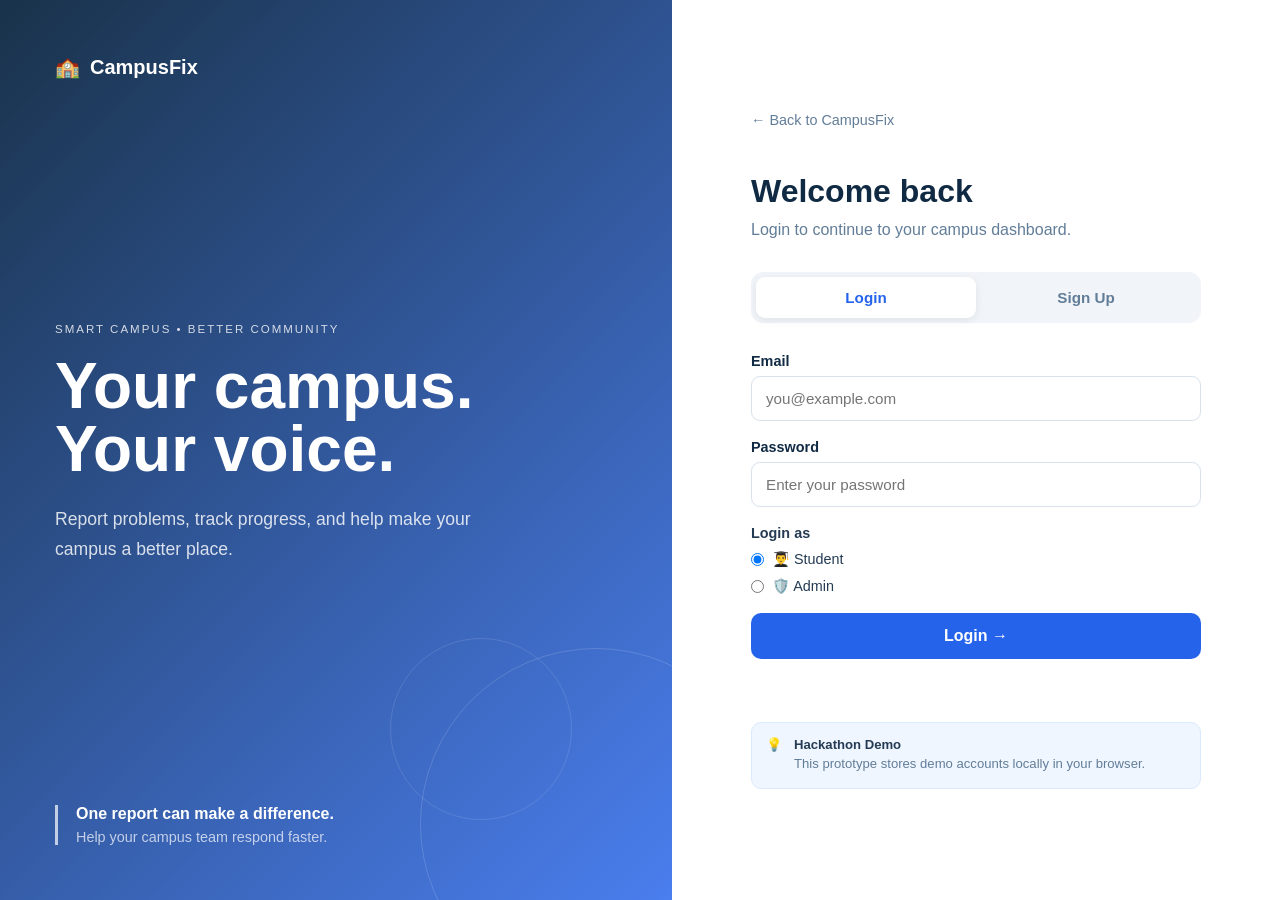
==== commit ff7aa05e: "Complete authentication and role management" ====
--- a/index.html
+++ b/index.html
@@ -26,7 +26,13 @@
 
         <nav>
             <a href="#dashboard">Dashboard</a>
-            <a href="#report">Report Issue</a>
+            <a href="#report" id="reportNav">Report Issue</a>
+
+            <span class="user-welcome" id="userWelcome"></span>
+
+            <button id="logoutBtn" class="logout-btn">
+                Logout
+            </button>
         </nav>
     </header>
 
@@ -308,8 +314,10 @@
     <section class="issues section">
 
         <div class="section-heading">
-            <h2>Reported Issues</h2>
-            <p>View and track campus problems.</p>
+            <h2 id="issuesHeading">Reported Issues</h2>
+            <p id="issuesSubtitle">
+                View and track campus problems.
+            </p>
         </div>
 
         <div class="issue-controls">
